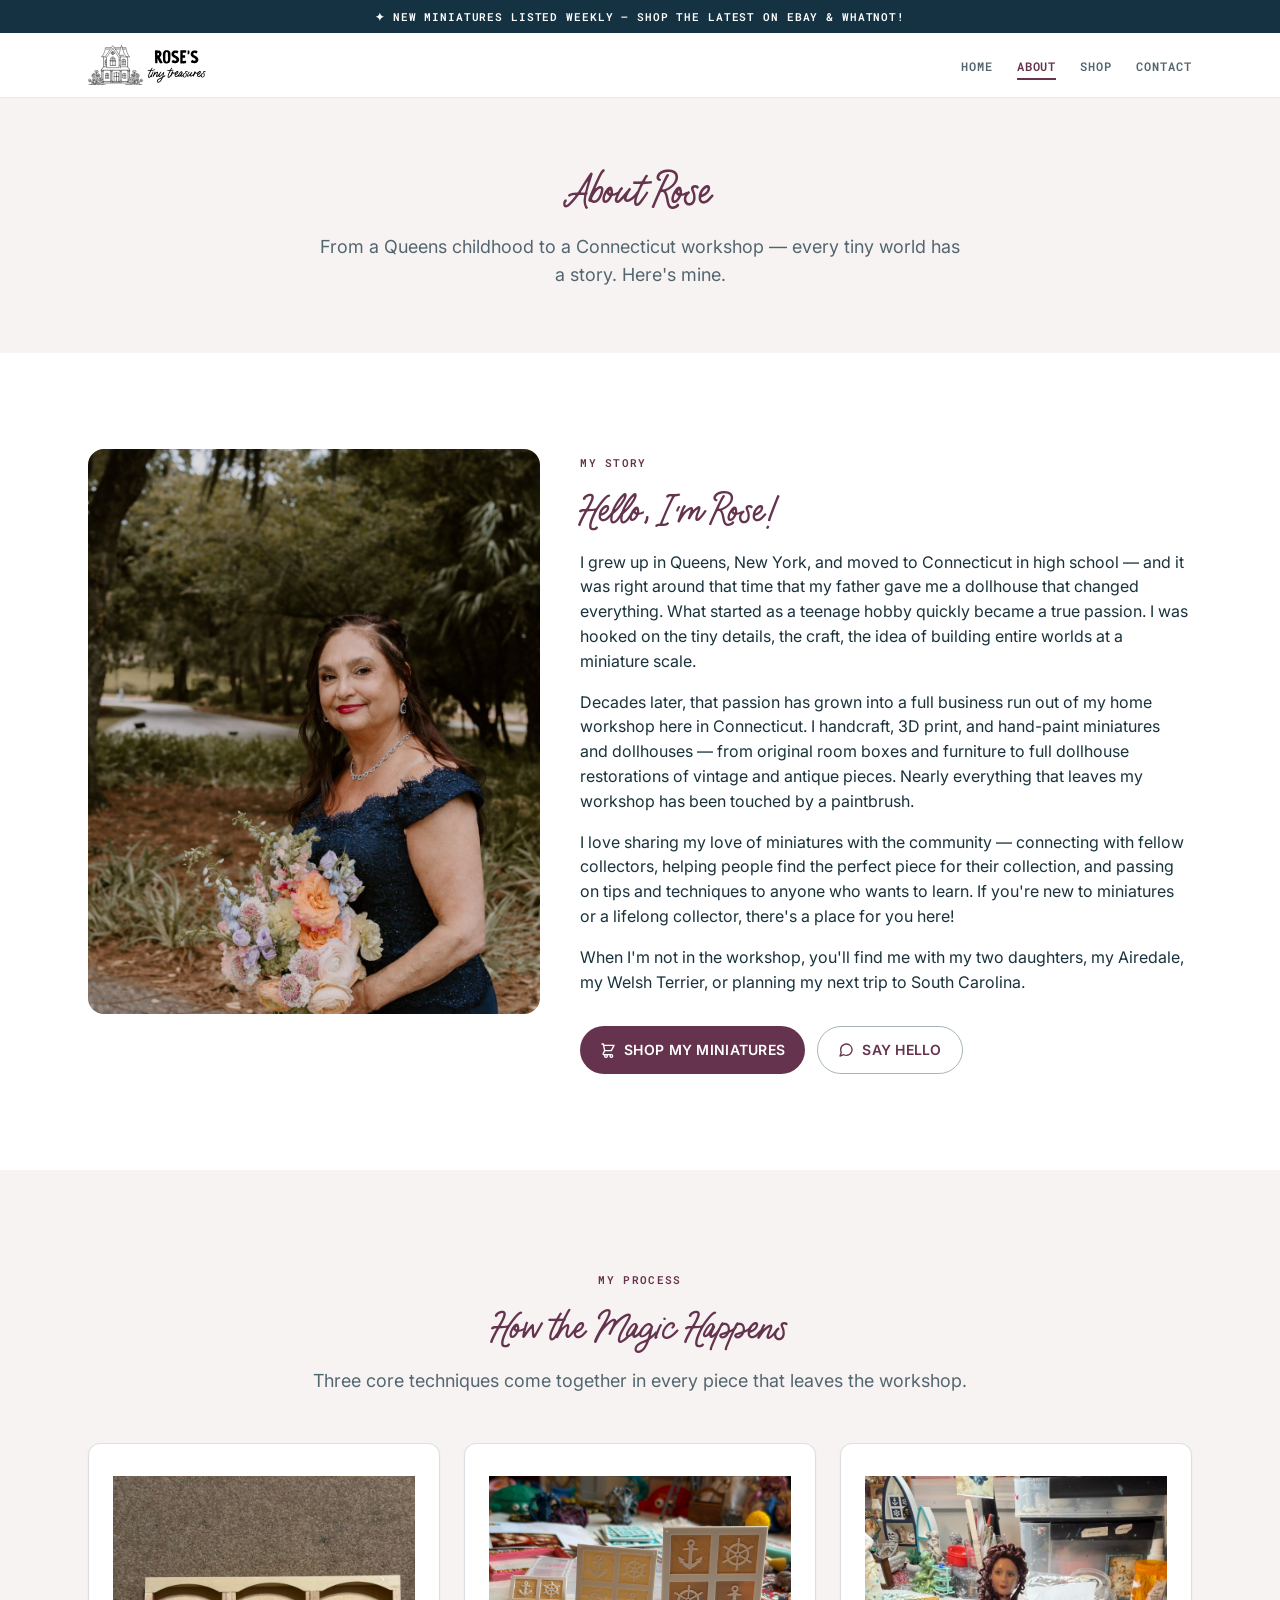
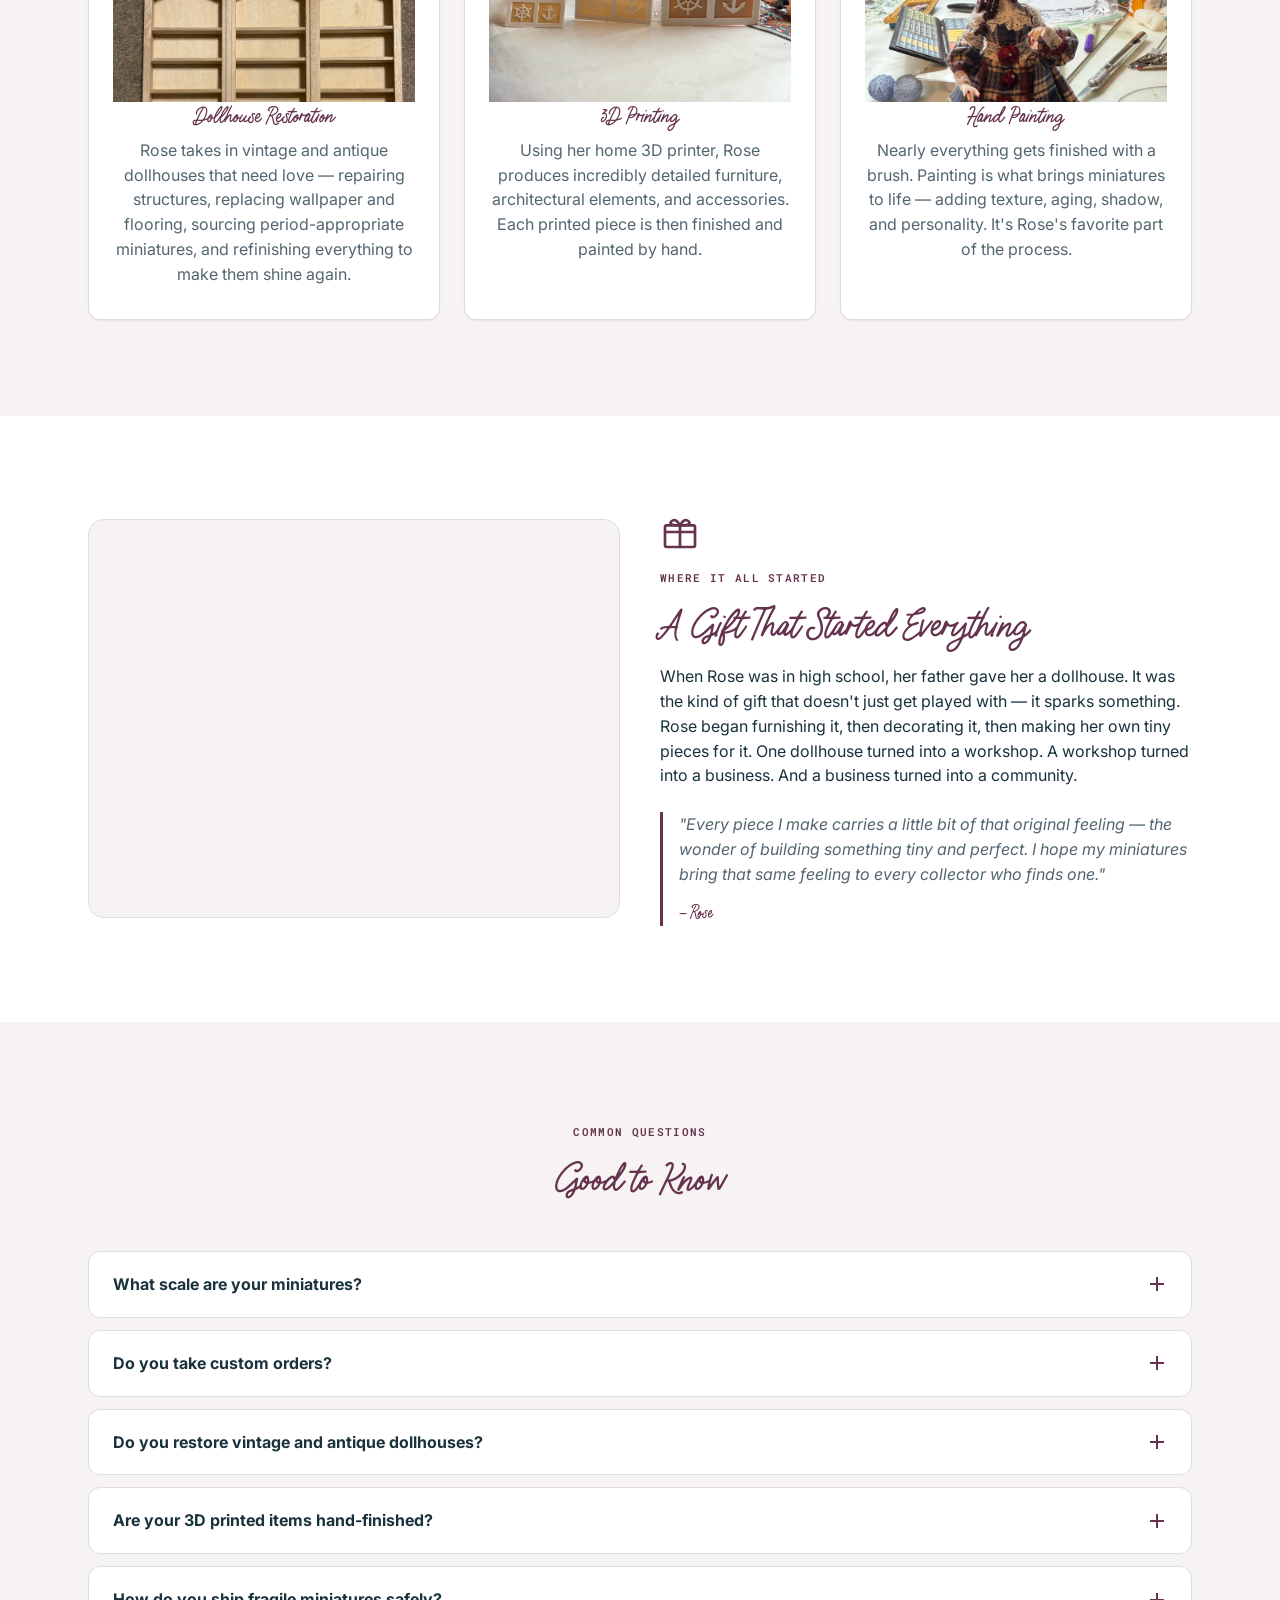
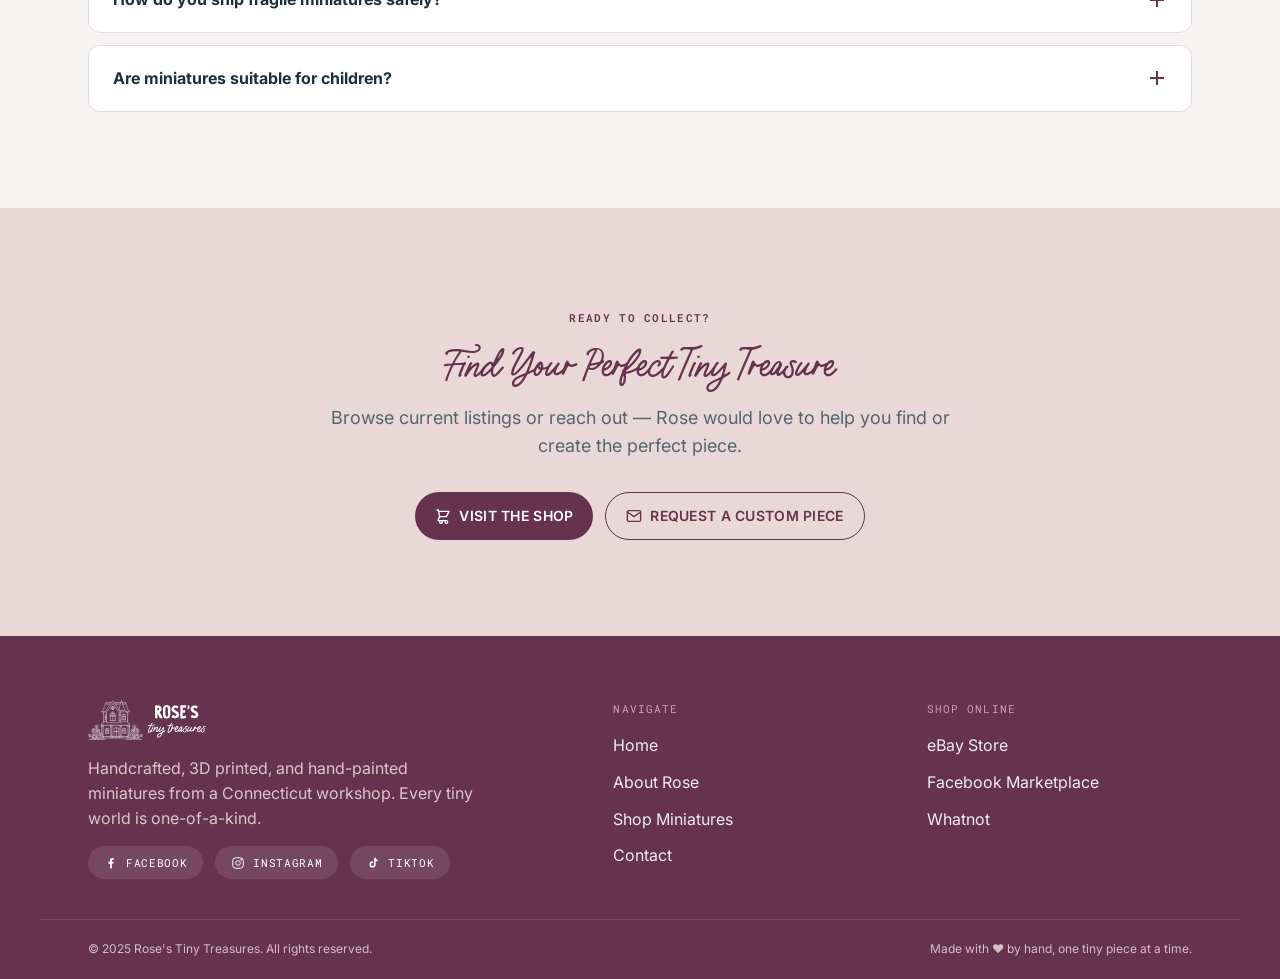
==== pages/about.html @ 3b596fc7 "Stack sidebar items vertically, unify homepage marketplace section, remove Shop hero - Shop sidebar " ====
<!doctype html>
<html lang="en">
<head>
<meta charset="UTF-8" />
<meta name="viewport" content="width=device-width, initial-scale=1.0" />
<title>About Rose | Rose's Tiny Treasures</title>
<meta name="description" content="Meet Rose — the maker behind Rose's Tiny Treasures. From a Queens childhood to a Connecticut workshop, every tiny world has a story." />

<link rel="icon" type="image/svg+xml" href="../assets/images/logo.svg" />

<link rel="preconnect" href="https://fonts.googleapis.com" />
<link rel="preconnect" href="https://fonts.gstatic.com" crossorigin />
<link href="https://fonts.googleapis.com/css2?family=Inter:wght@400;500;600;700&amp;family=Roboto+Mono:wght@500;600&amp;display=swap" rel="stylesheet" />

<link rel="stylesheet" href="../css/fonts.css" />
<link rel="stylesheet" href="../css/styles.css?v=2" />
</head>
<body>

<!-- ============ Announcement bar ============ -->
<div class="announcement">
  <div class="container announcement__inner">
    ✦ New miniatures listed weekly — shop the latest on eBay &amp; Whatnot!
  </div>
</div>

<!-- ============ Header ============ -->
<header class="site-header">
  <div class="container site-header__inner">
    <a href="../index.html" class="logo">
      <img class="logo__mark" src="../assets/images/logo-horizontal.svg" alt="Rose's Tiny Treasures" />
    </a>

    <nav class="nav" aria-label="Primary">
      <ul class="nav__links">
        <li><a href="../index.html">Home</a></li>
        <li><a href="about.html" aria-current="page">About</a></li>
        <li><a href="shop.html">Shop</a></li>
        <li><a href="contact.html">Contact</a></li>
      </ul>
    </nav>
    <button class="nav-toggle" aria-label="Open menu" aria-expanded="false" aria-controls="mobile-menu">
      <svg viewBox="0 0 24 24" fill="none" stroke="currentColor" stroke-width="2" stroke-linecap="round"><line x1="3" y1="6" x2="21" y2="6"/><line x1="3" y1="12" x2="21" y2="12"/><line x1="3" y1="18" x2="21" y2="18"/></svg>
    </button>

  </div>

  <nav id="mobile-menu" class="mobile-nav" aria-label="Mobile">
    <a href="../index.html">Home</a>
    <a href="about.html">About</a>
    <a href="shop.html">Shop</a>
    <a href="contact.html" class="button button--filled">Contact</a>
  </nav>

</header>

<main id="main">

  <!-- ============ Page hero ============ -->
  <section class="page-hero">
    <div class="container">
      <h1 class="section-title">About Rose</h1>
      <p class="section-subtitle">From a Queens childhood to a Connecticut workshop — every tiny world has a story. Here's mine.</p>
    </div>
  </section>

  <!-- ============ My Story ============ -->
  <section class="section">
    <div class="container story__inner story">
      <div class="story__portrait">
        <img src="../assets/images/rose-portrait.jpg" alt="Rose, the maker behind Rose's Tiny Treasures" />
      </div>
      <div>
        <p class="eyebrow">
          My Story
        </p>
        <h2 class="section-title">Hello, I'm Rose!</h2>
        <p>I grew up in Queens, New York, and moved to Connecticut in high school — and it was right around that time that my father gave me a dollhouse that changed everything. What started as a teenage hobby quickly became a true passion. I was hooked on the tiny details, the craft, the idea of building entire worlds at a miniature scale.</p>
        <p>Decades later, that passion has grown into a full business run out of my home workshop here in Connecticut. I handcraft, 3D print, and hand-paint miniatures and dollhouses — from original room boxes and furniture to full dollhouse restorations of vintage and antique pieces. Nearly everything that leaves my workshop has been touched by a paintbrush.</p>
        <p>I love sharing my love of miniatures with the community — connecting with fellow collectors, helping people find the perfect piece for their collection, and passing on tips and techniques to anyone who wants to learn. If you're new to miniatures or a lifelong collector, there's a place for you here!</p>
        <p>When I'm not in the workshop, you'll find me with my two daughters, my Airedale, my Welsh Terrier, or planning my next trip to South Carolina.</p>
        <div class="story__actions">
          <a href="shop.html" class="button button--filled">
            <svg viewBox="0 0 24 24" fill="none" stroke="currentColor" stroke-width="2" stroke-linecap="round" stroke-linejoin="round"><path d="M3 3h2l.4 2M7 13h10l4-8H5.4M7 13L5.4 5M7 13l-2.3 4.6A1 1 0 0 0 5.6 19H17M17 19a2 2 0 1 0 0 4 2 2 0 0 0 0-4zM9 19a2 2 0 1 0 0 4 2 2 0 0 0 0-4z"/></svg>
            Shop My Miniatures
          </a>
          <a href="contact.html" class="button button--outlined">
            <svg viewBox="0 0 24 24" fill="none" stroke="currentColor" stroke-width="2" stroke-linecap="round" stroke-linejoin="round"><path d="M21 11.5a8.38 8.38 0 0 1-.9 3.8 8.5 8.5 0 0 1-7.6 4.7 8.38 8.38 0 0 1-3.8-.9L3 21l1.9-5.7a8.38 8.38 0 0 1-.9-3.8 8.5 8.5 0 0 1 4.7-7.6 8.38 8.38 0 0 1 3.8-.9h.5a8.48 8.48 0 0 1 8 8v.5z"/></svg>
            Say Hello
          </a>
        </div>
      </div>
    </div>
  </section>

  <!-- ============ My Process ============ -->
  <section class="section section--alt">
    <div class="container">
      <div class="section__head">
        <p class="eyebrow">
          My Process
        </p>
        <h2 class="section-title">How the Magic Happens</h2>
        <p class="section-subtitle">Three core techniques come together in every piece that leaves the workshop.</p>
      </div>

      <div class="card-grid card-grid--3">
        <article class="card card--center">
          <div class="card__media">
            <img src="../assets/images/work-bookshelf-raw.jpg" alt="An unfinished wooden dollhouse bookshelf piece in Rose's workshop, before staining and assembly" />
          </div>
          <h3 class="card__title">Dollhouse Restoration</h3>
          <p class="card__text">Rose takes in vintage and antique dollhouses that need love — repairing structures, replacing wallpaper and flooring, sourcing period-appropriate miniatures, and refinishing everything to make them shine again.</p>
        </article>
        <article class="card card--center">
          <div class="card__media">
            <img src="../assets/images/work-nautical-tile-raw.jpg" alt="Freshly 3D printed nautical tile panels by Rose, before staining and painting" />
          </div>
          <h3 class="card__title">3D Printing</h3>
          <p class="card__text">Using her home 3D printer, Rose produces incredibly detailed furniture, architectural elements, and accessories. Each printed piece is then finished and painted by hand.</p>
        </article>
        <article class="card card--center">
          <div class="card__media">
            <img src="../assets/images/work-doll-in-progress.jpg" alt="A miniature doll mid-assembly on Rose's workbench, surrounded by painting and sculpting tools" />
          </div>
          <h3 class="card__title">Hand Painting</h3>
          <p class="card__text">Nearly everything gets finished with a brush. Painting is what brings miniatures to life — adding texture, aging, shadow, and personality. It's Rose's favorite part of the process.</p>
        </article>
      </div>
    </div>
  </section>

  <!-- ============ Where It All Started ============ -->
  <section class="section origin">
    <div class="container origin__inner">
      <div class="origin__image" aria-hidden="true"></div>
      <div>
        <svg class="origin__icon" viewBox="0 0 24 24" fill="none" stroke="currentColor" stroke-width="1.6" stroke-linecap="round" stroke-linejoin="round"><rect x="3" y="8" width="18" height="13" rx="1"/><path d="M3 12h18"/><path d="M12 8v13"/><path d="M12 8c-1.5-3-3.5-4-5-2.5S6 8 12 8Z"/><path d="M12 8c1.5-3 3.5-4 5-2.5S18 8 12 8Z"/></svg>
        <p class="eyebrow">Where It All Started</p>
        <h2 class="section-title">A Gift That Started Everything</h2>
        <p>When Rose was in high school, her father gave her a dollhouse. It was the kind of gift that doesn't just get played with — it sparks something. Rose began furnishing it, then decorating it, then making her own tiny pieces for it. One dollhouse turned into a workshop. A workshop turned into a business. And a business turned into a community.</p>
        <blockquote>
          "Every piece I make carries a little bit of that original feeling — the wonder of building something tiny and perfect. I hope my miniatures bring that same feeling to every collector who finds one."
          <cite>— Rose</cite>
        </blockquote>
      </div>
    </div>
  </section>

  <!-- ============ FAQ ============ -->
  <section class="section section--alt" id="faq">
    <div class="container">
      <div class="section__head">
        <p class="eyebrow">
          Common Questions
        </p>
        <h2 class="section-title">Good to Know</h2>
      </div>

      <div class="faq">
        <details class="faq__item">
          <summary>What scale are your miniatures?<span class="faq__toggle"></span></summary>
          <p>Most pieces are 1:12 scale (1 inch = 1 foot), the most common dollhouse scale. Some items are made in 1:6 or 1:24 — the listing will always specify. Have a specific scale in mind? Just ask!</p>
        </details>
        <details class="faq__item">
          <summary>Do you take custom orders?<span class="faq__toggle"></span></summary>
          <p>Absolutely! Custom work is a big part of what Rose does. Whether you have a vision for a room box, need a specific piece of furniture, or want a dollhouse restored — reach out through the contact page.</p>
        </details>
        <details class="faq__item">
          <summary>Do you restore vintage and antique dollhouses?<span class="faq__toggle"></span></summary>
          <p>Yes — dollhouse restoration is one of Rose's specialties. If you have a dollhouse that needs repair, refinishing, new wallpaper, flooring, or furnishing, get in touch and describe its current condition.</p>
        </details>
        <details class="faq__item">
          <summary>Are your 3D printed items hand-finished?<span class="faq__toggle"></span></summary>
          <p>Every single one. Rose prints the base forms, then sands, primes, hand-paints, and details each piece herself. The hand-painting is what makes them special.</p>
        </details>
        <details class="faq__item">
          <summary>How do you ship fragile miniatures safely?<span class="faq__toggle"></span></summary>
          <p>Rose takes packaging very seriously. Every piece is carefully wrapped, cushioned, and boxed — fragile items get double-boxed when needed.</p>
        </details>
        <details class="faq__item">
          <summary>Are miniatures suitable for children?<span class="faq__toggle"></span></summary>
          <p>Rose's miniatures are created for adult collectors and display. Many pieces are delicate and contain very small parts. They are best enjoyed as decorative collectibles, not toys.</p>
        </details>
      </div>
    </div>
  </section>

  <!-- ============ CTA band ============ -->
  <section class="section cta-band">
    <div class="container">
      <p class="eyebrow">Ready to Collect?</p>
      <h2 class="section-title">Find Your Perfect Tiny Treasure</h2>
      <p class="section-subtitle">Browse current listings or reach out — Rose would love to help you find or create the perfect piece.</p>
      <div class="cta-band__actions">
        <a href="shop.html" class="button button--filled">
          <svg viewBox="0 0 24 24" fill="none" stroke="currentColor" stroke-width="2" stroke-linecap="round" stroke-linejoin="round"><path d="M3 3h2l.4 2M7 13h10l4-8H5.4M7 13L5.4 5M7 13l-2.3 4.6A1 1 0 0 0 5.6 19H17M17 19a2 2 0 1 0 0 4 2 2 0 0 0 0-4zM9 19a2 2 0 1 0 0 4 2 2 0 0 0 0-4z"/></svg>
          Visit the Shop
        </a>
        <a href="contact.html" class="button button--outlined">
          <svg viewBox="0 0 24 24" fill="none" stroke="currentColor" stroke-width="2" stroke-linecap="round" stroke-linejoin="round"><path d="M22 6l-10 7L2 6"/><rect x="2" y="4" width="20" height="16" rx="2"/></svg>
          Request a Custom Piece
        </a>
      </div>
    </div>
  </section>

</main>

<!-- ============ Footer ============ -->
<footer class="site-footer" id="contact">
  <div class="container footer__grid">
    <div>
      <a href="../index.html" class="logo">
        <img class="logo__mark" src="../assets/images/logo-horizontal.svg" alt="Rose's Tiny Treasures" />
      </a>
      <p class="footer__desc">Handcrafted, 3D printed, and hand-painted miniatures from a Connecticut workshop. Every tiny world is one-of-a-kind.</p>
      <div class="footer__social">
        <a class="social-link" href="https://www.facebook.com/rosestinytreasures" target="_blank" rel="noopener">
          <svg viewBox="0 0 24 24" fill="currentColor"><path d="M13.5 21v-8h2.7l.4-3.1h-3.1V8c0-.9.25-1.5 1.55-1.5H16.7V3.7C16.4 3.65 15.4 3.55 14.25 3.55c-2.3 0-3.85 1.4-3.85 4V10H7.7v3.1h2.7v8h3.1z"/></svg>
          Facebook
        </a>
        <a class="social-link" href="https://www.instagram.com/rosestinytreasures2024/" target="_blank" rel="noopener">
          <svg viewBox="0 0 24 24" fill="none" stroke="currentColor" stroke-width="1.6"><rect x="3" y="3" width="18" height="18" rx="5"/><circle cx="12" cy="12" r="4"/><circle cx="17.5" cy="6.5" r="1"/></svg>
          Instagram
        </a>
        <a class="social-link" href="https://www.tiktok.com/@iluvu24ever" target="_blank" rel="noopener">
          <svg viewBox="0 0 24 24" fill="currentColor"><path d="M16.5 3c.3 1.9 1.6 3.3 3.5 3.5v2.7c-1.3 0-2.5-.4-3.5-1.1v6.4a5.3 5.3 0 1 1-5.3-5.3c.3 0 .6 0 .9.1v2.8a2.5 2.5 0 1 0 1.8 2.4V3h2.6z"/></svg>
          TikTok
        </a>
      </div>
    </div>

    <div class="footer__col">
      <p class="footer__col-title">Navigate</p>
      <ul>
        <li><a href="../index.html">Home</a></li>
        <li><a href="about.html">About Rose</a></li>
        <li><a href="shop.html">Shop Miniatures</a></li>
        <li><a href="contact.html">Contact</a></li>
      </ul>
    </div>

    <div class="footer__col">
      <p class="footer__col-title">Shop Online</p>
      <ul>
        <li><a href="https://www.ebay.com/usr/rose11597" target="_blank" rel="noopener">eBay Store</a></li>
        <li><a href="https://www.facebook.com/marketplace/profile/100093416240074/" target="_blank" rel="noopener">Facebook Marketplace</a></li>
        <li><a href="https://www.whatnot.com/s/6jd6Psl3" target="_blank" rel="noopener">Whatnot</a></li>
      </ul>
    </div>
  </div>

  <div class="container footer__bottom">
    <span>© 2025 Rose's Tiny Treasures. All rights reserved.</span>
    <span>Made with ♥ by hand, one tiny piece at a time.</span>
  </div>
</footer>

<script src="../js/main.js?v=2"></script>
</body>
</html>
---- css/fonts.css ----
/* Custom brand fonts (Supa Mega Fantastic Duo).
   Two files each (woff2 + woff) so older browsers still work. */

@font-face {
  font-family: "Supa Mega Fantastic Caps";
  src: url("../assets/fonts/supamegafantasticcaps-webfont.woff2") format("woff2"),
       url("../assets/fonts/supamegafantasticcaps-webfont.woff") format("woff");
  font-weight: 400;
  font-style: normal;
  font-display: swap;
}

@font-face {
  font-family: "Supa Mega Fantastic Script";
  src: url("../assets/fonts/supamegafantasticscript-webfont.woff2") format("woff2"),
       url("../assets/fonts/supamegafantasticscript-webfont.woff") format("woff");
  font-weight: 400;
  font-style: normal;
  font-display: swap;
}

@font-face {
  font-family: "Supa Mega Fantastic Script Thinner";
  src: url("../assets/fonts/supamegafantasticscriptthinner-webfont.woff2") format("woff2"),
       url("../assets/fonts/supamegafantasticscriptthinner-webfont.woff") format("woff");
  font-weight: 300;
  font-style: normal;
  font-display: swap;
}
---- css/styles.css ----
/* =========================================================
   ROSE'S TINY TREASURES — main stylesheet
   Built from the Design System Foundation doc:
   Material Design 3 structure + custom brand tokens.
   ========================================================= */

/* ---------- 1. Design tokens ---------- */
:root {
  /* Brand */
  --brand-deep-space: #153243;
  --brand-blackberry: #65334D;
  --brand-blush: #EAD7D7;
  --brand-jet: #19323C;
  --brand-white: #FFFFFF;

  /* Semantic */
  --color-primary: var(--brand-deep-space);
  --color-on-primary: #FFFFFF;
  --color-secondary: var(--brand-blackberry);
  --color-on-secondary: #FFFFFF;
  --color-accent: var(--brand-blush);
  --color-on-accent: var(--brand-jet);
  --color-background: #FFFFFF;
  --color-surface: #FFFFFF;
  --color-surface-alt: #F8F3F3;
  --color-surface-brand: #EAD7D7;
  --color-text-primary: #19323C;
  --color-text-secondary: #53666F;
  --color-text-muted: #718087;
  --color-text-inverse: #FFFFFF;
  --color-border: #D9DFE2;
  --color-border-strong: #AAB5BA;
  --color-divider: #E7EAEC;
  --color-success: #397A5B;
  --color-success-container: #DCEEE4;
  --color-warning: #A46718;
  --color-warning-container: #FAE9CF;
  --color-error: #B3261E;
  --color-error-container: #F9DEDC;
  --color-info: #366A87;
  --color-info-container: #DCEAF2;

  /* Neutral scale */
  --neutral-50:  #F7F9FA;
  --neutral-100: #EDF1F2;
  --neutral-200: #D9E0E3;
  --neutral-300: #BCC8CD;
  --neutral-400: #91A3AB;
  --neutral-500: #71858E;
  --neutral-600: #526A74;
  --neutral-700: #3C555F;
  --neutral-800: #29434D;
  --neutral-900: #19323C;

  /* State layers */
  --state-hover: 0.08;
  --state-focus: 0.12;
  --state-pressed: 0.12;
  --state-dragged: 0.16;
  --state-disabled: 0.38;

  /* Spacing (4px grid) */
  --space-0: 0;
  --space-1: 4px;
  --space-2: 8px;
  --space-3: 12px;
  --space-4: 16px;
  --space-5: 20px;
  --space-6: 24px;
  --space-8: 32px;
  --space-10: 40px;
  --space-12: 48px;
  --space-16: 64px;
  --space-20: 80px;
  --space-24: 96px;
  --space-32: 128px;

  /* Shape and radius */
  --radius-none: 0;
  --radius-xs: 4px;
  --radius-sm: 8px;
  --radius-md: 12px;
  --radius-lg: 16px;
  --radius-xl: 24px;
  --radius-full: 9999px;

  /* Elevation */
  --shadow-none: none;
  --shadow-sm: 0 1px 2px rgba(25, 50, 60, 0.08);
  --shadow-md: 0 4px 12px rgba(25, 50, 60, 0.10);
  --shadow-lg: 0 10px 30px rgba(25, 50, 60, 0.14);
  --shadow-xl: 0 20px 50px rgba(25, 50, 60, 0.16);

  /* Typography */
  --font-display: "Supa Mega Fantastic Caps", sans-serif;
  --font-heading: "Supa Mega Fantastic Script Thinner", "Supa Mega Fantastic Script", cursive, serif;
  --font-script: "Supa Mega Fantastic Script", cursive, serif;
  --font-body: "Inter", Arial, sans-serif;
  --font-meta: "Roboto Mono", monospace;

  --text-xs: 0.6875rem;
  --text-sm: 0.75rem;
  --text-md: 0.875rem;
  --text-base: 1rem;
  --text-lg: 1.125rem;
  --heading-sm: 1.5rem;
  --heading-md: 1.875rem;
  --heading-lg: 2.25rem;
  --heading-xl: 2.75rem;
  --display-md: 3rem;
  --display-lg: 4rem;

  --leading-tight: 1.05;
  --leading-heading: 1.15;
  --leading-body: 1.55;
  --leading-loose: 1.7;

  /* Layout */
  --container-sm: 640px;
  --container-md: 768px;
  --container-lg: 1024px;
  --container-xl: 1200px;
  --container-2xl: 1440px;
  --page-gutter-mobile: 20px;
  --page-gutter-tablet: 32px;
  --page-gutter-desktop: 48px;
}

/* ---------- 2. Reset ---------- */
*, *::before, *::after { box-sizing: border-box; }
html { scroll-behavior: smooth; }
body {
  margin: 0;
  font-family: var(--font-body);
  font-size: var(--text-base);
  line-height: var(--leading-body);
  color: var(--color-text-primary);
  background: var(--color-background);
  -webkit-font-smoothing: antialiased;
}
img, svg { display: block; max-width: 100%; }
a { color: inherit; text-decoration: none; }
ul { list-style: none; margin: 0; padding: 0; }
button { font: inherit; cursor: pointer; }
h1, h2, h3, h4, p { margin: 0; }

/* Visible keyboard focus, accessible everywhere */
a:focus-visible,
button:focus-visible,
input:focus-visible {
  outline: 2px solid var(--color-primary);
  outline-offset: 2px;
}

/* ---------- 3. Layout helpers ---------- */
.container {
  width: 100%;
  max-width: var(--container-xl);
  margin-inline: auto;
  padding-inline: var(--page-gutter-mobile);
}
@media (min-width: 768px) {
  .container { padding-inline: var(--page-gutter-tablet); }
}
@media (min-width: 1024px) {
  .container { padding-inline: var(--page-gutter-desktop); }
}

.section { padding-block: var(--space-24); }
@media (max-width: 767px) {
  .section { padding-block: var(--space-16); }
}
.section--alt { background: var(--color-surface-alt); }

.section__head {
  max-width: var(--container-md);
  margin-inline: auto;
  text-align: center;
  margin-bottom: var(--space-12);
}
.section__head--left {
  margin-inline: 0;
  text-align: left;
}

.eyebrow {
  display: inline-flex;
  align-items: center;
  gap: var(--space-2);
  font-family: var(--font-meta);
  font-size: var(--text-xs);
  font-weight: 600;
  letter-spacing: 0.12em;
  text-transform: uppercase;
  color: var(--color-secondary);
  margin-bottom: var(--space-3);
}
.eyebrow svg { width: 14px; height: 14px; }

.section-title {
  font-family: var(--font-heading);
  font-weight: 400;
  color: var(--color-secondary);
  line-height: var(--leading-heading);
  font-size: var(--heading-lg);
  margin-bottom: var(--space-4);
}
@media (min-width: 768px) {
  .section-title { font-size: var(--heading-xl); }
}

.section-subtitle {
  color: var(--color-text-secondary);
  font-size: var(--text-lg);
  line-height: var(--leading-body);
}

/* ---------- 4. Buttons ---------- */
.button {
  min-height: 44px;
  display: inline-flex;
  align-items: center;
  justify-content: center;
  gap: var(--space-2);
  padding: var(--space-3) var(--space-5);
  border-radius: var(--radius-full);
  border: none;
  font-family: var(--font-body);
  font-size: var(--text-md);
  font-weight: 600;
  letter-spacing: 0.02em;
  text-transform: uppercase;
  transition: background-color 150ms ease, color 150ms ease, border-color 150ms ease, transform 150ms ease;
  white-space: nowrap;
}
.button svg { width: 16px; height: 16px; flex-shrink: 0; }
.button:active { transform: translateY(1px); }

.button--filled {
  color: var(--color-on-secondary);
  background: var(--color-secondary);
}
.button--primary {
  color: var(--color-on-primary);
  background: var(--color-primary);
}
.button--tonal {
  color: var(--color-secondary);
  background: var(--color-surface-brand);
}

/* Material-style state overlay (doc section 4) instead of hand-picked
   hover colors: a Jet Black-tinted layer at --state-hover opacity. */
.button--filled:hover,
.button--primary:hover,
.button--tonal:hover {
  box-shadow: inset 0 0 0 999px rgba(25, 50, 60, var(--state-hover));
}

.button--outlined {
  color: var(--color-secondary);
  background: transparent;
  border: 1px solid var(--color-border-strong);
}
.button--outlined:hover { background: var(--color-surface-alt); }

.button--text {
  color: var(--color-secondary);
  background: transparent;
  padding-inline: var(--space-2);
}
.button--text:hover { background: var(--color-surface-alt); }

/* ---------- 5. Announcement bar ---------- */
.announcement {
  background: var(--color-primary);
  color: var(--color-on-primary);
}
.announcement__inner {
  padding-block: var(--space-2);
  text-align: center;
  font-family: var(--font-meta);
  font-size: var(--text-xs);
  font-weight: 600;
  letter-spacing: 0.08em;
  text-transform: uppercase;
}

/* ---------- 6. Header ---------- */
.site-header {
  position: sticky;
  top: 0;
  z-index: 50;
  background: rgba(255, 255, 255, 0.92);
  backdrop-filter: blur(6px);
  border-bottom: 1px solid var(--color-divider);
}
.site-header__inner {
  display: flex;
  align-items: center;
  justify-content: space-between;
  flex-wrap: wrap;
  row-gap: var(--space-3);
  gap: var(--space-4);
  padding-block: var(--space-3);
}

.logo {
  display: flex;
  align-items: center;
  gap: var(--space-3);
}
.logo__mark {
  height: 40px;
  max-height: 40px;
  width: auto;
  display: block;
}

.nav {
  display: none;
  align-items: center;
  gap: var(--space-8);
}
.nav__links {
  display: flex;
  gap: var(--space-6);
}
.nav__links a {
  font-family: var(--font-meta);
  font-size: var(--text-sm);
  font-weight: 600;
  letter-spacing: 0.08em;
  text-transform: uppercase;
  color: var(--color-text-secondary);
  padding-block: var(--space-1);
  border-bottom: 2px solid transparent;
  transition: color 150ms ease, border-color 150ms ease;
}
.nav__links a:hover,
.nav__links a[aria-current="page"] {
  color: var(--color-secondary);
  border-color: var(--color-secondary);
}

.nav-toggle {
  display: inline-flex;
  align-items: center;
  justify-content: center;
  width: 44px;
  height: 44px;
  flex-shrink: 0;
  background: none;
  border: 1px solid var(--color-border);
  border-radius: var(--radius-sm);
}
.nav-toggle svg { width: 22px; height: 22px; color: var(--color-secondary); }

.mobile-nav {
  display: none;
  flex-direction: column;
  gap: var(--space-1);
  padding: var(--space-4) var(--page-gutter-mobile) var(--space-6);
  border-bottom: 1px solid var(--color-divider);
  background: var(--color-surface);
}
.mobile-nav.is-open { display: flex; }
.mobile-nav a {
  padding: var(--space-3) var(--space-2);
  font-family: var(--font-meta);
  font-size: var(--text-sm);
  letter-spacing: 0.08em;
  text-transform: uppercase;
  color: var(--color-text-secondary);
  border-radius: var(--radius-sm);
}
.mobile-nav a:hover { background: var(--color-surface-alt); color: var(--color-secondary); }
.mobile-nav .button { margin-top: var(--space-2); align-self: flex-start; }

@media (min-width: 900px) {
  .nav { display: flex; }
  .nav-toggle { display: none; }
  .mobile-nav { display: none !important; }
}

/* ---------- 7. Hero ---------- */
.hero {
  padding-block: var(--space-20) var(--space-16);
  background: linear-gradient(180deg, var(--brand-white) 0%, var(--color-surface-alt) 100%);
}
.hero__inner {
  display: grid;
  gap: var(--space-12);
  align-items: center;
}
@media (min-width: 900px) {
  .hero__inner { grid-template-columns: 1.1fr 0.9fr; }
}

.hero__title {
  font-family: var(--font-heading);
  font-weight: 400;
  font-size: var(--display-md);
  line-height: var(--leading-tight);
  color: var(--color-secondary);
  margin-block: var(--space-4);
}
@media (min-width: 768px) {
  .hero__title { font-size: var(--display-lg); }
}

.hero__text {
  max-width: 46ch;
  color: var(--color-text-secondary);
  font-size: var(--text-lg);
}

.hero__actions {
  display: flex;
  flex-wrap: wrap;
  gap: var(--space-3);
  margin-top: var(--space-8);
}

.hero__art {
  display: flex;
  align-items: center;
  justify-content: center;
}
.hero__art-circle {
  width: min(340px, 80vw);
  height: min(340px, 80vw);
  border-radius: var(--radius-full);
  background:
    radial-gradient(circle at 32% 28%, rgba(255, 255, 255, 0.6) 0%, rgba(255, 255, 255, 0) 45%),
    var(--color-surface-brand);
  box-shadow: var(--shadow-lg);
  display: flex;
  align-items: center;
  justify-content: center;
  padding: var(--space-12);
}
.hero__art-circle svg { width: 100%; height: 100%; }

/* ---------- 8. Stats band ---------- */
.stats {
  background: var(--color-secondary);
  color: var(--color-on-secondary);
}
.stats__grid {
  display: grid;
  grid-template-columns: repeat(2, 1fr);
  gap: var(--space-8) var(--space-4);
  padding-block: var(--space-10);
  text-align: center;
}
@media (min-width: 700px) {
  .stats__grid { grid-template-columns: repeat(4, 1fr); }
}
.stat__value {
  font-family: var(--font-display);
  font-weight: 400;
  font-size: var(--heading-lg);
  line-height: 1;
  margin-bottom: var(--space-2);
}
.stat__label {
  font-family: var(--font-meta);
  font-size: var(--text-xs);
  letter-spacing: 0.06em;
  text-transform: uppercase;
  color: var(--brand-blush);
}

/* ---------- 9. Card grids (What I Create / Find My Shop On) ---------- */
.card-grid {
  display: grid;
  gap: var(--space-6);
}
@media (min-width: 700px) {
  .card-grid--3 { grid-template-columns: repeat(3, 1fr); }
  .card-grid--4 { grid-template-columns: repeat(2, 1fr); }
}
@media (min-width: 1000px) {
  .card-grid--4 { grid-template-columns: repeat(4, 1fr); }
}

.shop-layout {
  display: grid;
  gap: var(--space-8);
}
@media (min-width: 900px) {
  .shop-layout { grid-template-columns: 280px 1fr; align-items: start; }
}
.shop-sidebar {
  background: var(--color-surface);
  border: 1px solid var(--color-border);
  border-radius: var(--radius-lg);
  padding: var(--space-6);
}
@media (min-width: 900px) {
  .shop-sidebar { position: sticky; top: var(--space-6); }
}
.shop-sidebar--standalone {
  max-width: 480px;
  margin-inline: auto;
}
@media (min-width: 900px) {
  .shop-sidebar--standalone { position: static; }
}
.shop-sidebar__title {
  font-family: var(--font-heading);
  font-weight: 400;
  font-size: var(--heading-md);
  color: var(--color-text-primary);
  margin-bottom: var(--space-2);
}
.shop-sidebar__list { display: flex; flex-direction: column; }
.shop-sidebar__item {
  display: flex;
  flex-direction: column;
  align-items: center;
  text-align: center;
  gap: var(--space-2);
  border-bottom: 1px solid var(--color-divider);
  padding-block: var(--space-6);
}
.shop-sidebar__item:last-child { border-bottom: none; }
.shop-sidebar__icon {
  flex-shrink: 0;
  width: 40px;
  height: 40px;
  border-radius: var(--radius-full);
  background: var(--color-surface-alt);
  color: var(--color-secondary);
  display: flex;
  align-items: center;
  justify-content: center;
}
.shop-sidebar__icon svg { width: 20px; height: 20px; }
.shop-sidebar__label {
  font-family: var(--font-meta);
  font-size: var(--text-xs);
  font-weight: 600;
  letter-spacing: 0.08em;
  text-transform: uppercase;
  color: var(--color-text-primary);
  margin-bottom: var(--space-1);
}
.shop-sidebar__text { color: var(--color-text-secondary); font-size: var(--text-sm); }
.shop-sidebar__item:hover .shop-sidebar__label { color: var(--color-secondary); }

.card {
  background: var(--color-surface);
  border: 1px solid var(--color-border);
  border-radius: var(--radius-md);
  overflow: hidden;
  box-shadow: var(--shadow-sm);
  transition: box-shadow 150ms ease, transform 150ms ease;
}
.card:hover { box-shadow: var(--shadow-md); transform: translateY(-2px); }

.card__media {
  aspect-ratio: 4 / 3;
  background: var(--color-surface-alt);
  display: flex;
  align-items: center;
  justify-content: center;
  color: var(--color-border-strong);
}
.card__media svg { width: 40%; height: 40%; }
.card__media img { width: 100%; height: 100%; object-fit: cover; object-position: top; }
.card__media--center img { object-position: center; }

.card__body { padding: var(--space-6); }
.card__eyebrow {
  display: flex;
  align-items: center;
  gap: var(--space-2);
  font-family: var(--font-meta);
  font-size: var(--text-xs);
  font-weight: 600;
  letter-spacing: 0.1em;
  text-transform: uppercase;
  color: var(--color-secondary);
  margin-bottom: var(--space-2);
}
.card__eyebrow svg { width: 14px; height: 14px; }
.card__title {
  font-family: var(--font-heading);
  font-weight: 400;
  font-size: var(--heading-sm);
  line-height: var(--leading-heading);
  color: var(--color-text-primary);
  margin-bottom: var(--space-2);
}
.card__text { color: var(--color-text-secondary); }
.card__price {
  font-family: var(--font-meta);
  font-size: var(--text-md);
  font-weight: 600;
  color: var(--color-secondary);
  margin-bottom: var(--space-4);
}

/* Simple centered cards used for marketplace + testimonials */
.card--center { text-align: center; padding: var(--space-8) var(--space-6); }
.card--center .card__title { color: var(--color-secondary); }
.card--center .card__eyebrow { justify-content: center; }
.card--center .button { margin-top: var(--space-5); }
.card__icon {
  width: 56px;
  height: 56px;
  margin: 0 auto var(--space-4);
  border-radius: var(--radius-full);
  background: var(--color-surface-alt);
  display: flex;
  align-items: center;
  justify-content: center;
  color: var(--color-secondary);
}
.card__icon svg { width: 26px; height: 26px; }

/* ---------- 10. Testimonials ---------- */
.testimonial__stars {
  display: flex;
  justify-content: center;
  gap: var(--space-1);
  color: var(--color-warning);
  margin-bottom: var(--space-4);
}
.testimonial__stars svg { width: 16px; height: 16px; }
.testimonial__quote {
  font-style: italic;
  color: var(--color-text-secondary);
  margin-bottom: var(--space-6);
}
.testimonial__author {
  font-family: var(--font-meta);
  font-size: var(--text-xs);
  letter-spacing: 0.08em;
  text-transform: uppercase;
  color: var(--color-text-muted);
}

/* ---------- 11. Shop CTA ---------- */
.shop-cta { text-align: center; margin-top: var(--space-10); }

/* ---------- 12. About / Meet Rose ---------- */
.about__inner {
  display: grid;
  gap: var(--space-10);
  align-items: center;
}
@media (min-width: 900px) {
  .about__inner { grid-template-columns: 0.8fr 1.2fr; }
}
.about__portrait {
  width: min(280px, 60vw);
  aspect-ratio: 1;
  margin-inline: auto;
  border-radius: var(--radius-full);
  background: var(--color-surface-brand);
  display: flex;
  align-items: center;
  justify-content: center;
  color: var(--color-secondary);
}
.about__portrait svg { width: 45%; height: 45%; }

/* ---------- 13. Footer ---------- */
.site-footer {
  background: var(--color-secondary);
  color: var(--brand-blush);
}
.site-footer .logo__mark { filter: brightness(0) invert(1); }

.footer__grid {
  display: grid;
  gap: var(--space-10);
  padding-block: var(--space-16) var(--space-10);
}
@media (min-width: 800px) {
  .footer__grid { grid-template-columns: 1.8fr 1fr 1fr; gap: var(--space-12); }
}

.footer__desc { color: var(--brand-blush); opacity: 0.9; max-width: 40ch; margin-block: var(--space-4); }

.footer__social { display: flex; gap: var(--space-3); }
.social-link {
  display: inline-flex;
  align-items: center;
  gap: var(--space-2);
  padding: var(--space-2) var(--space-4);
  border-radius: var(--radius-full);
  background: rgba(255, 255, 255, 0.1);
  font-family: var(--font-meta);
  font-size: var(--text-xs);
  letter-spacing: 0.06em;
  text-transform: uppercase;
  color: var(--brand-white);
  transition: background-color 150ms ease;
}
.social-link:hover { background: rgba(255, 255, 255, 0.2); }
.social-link svg { width: 14px; height: 14px; }

.footer__col-title {
  font-family: var(--font-meta);
  font-size: var(--text-xs);
  letter-spacing: 0.1em;
  text-transform: uppercase;
  color: var(--brand-blush);
  opacity: 0.7;
  margin-bottom: var(--space-4);
}
.footer__col ul { display: flex; flex-direction: column; gap: var(--space-3); }
.footer__col a { color: var(--brand-white); opacity: 0.9; }
.footer__col a:hover { opacity: 1; text-decoration: underline; }

.footer__bottom {
  border-top: 1px solid rgba(255, 255, 255, 0.15);
  padding-block: var(--space-5);
  display: flex;
  flex-wrap: wrap;
  gap: var(--space-2);
  justify-content: space-between;
  font-size: var(--text-sm);
  color: var(--brand-blush);
  opacity: 0.85;
}

/* ---------- 14. Contact strip ---------- */
.contact-strip {
  background: var(--color-surface-brand);
  text-align: center;
}
.contact-strip a.button { margin-top: var(--space-6); }

/* ---------- 15. Page hero (interior pages) ---------- */
.page-hero {
  padding-block: var(--space-16);
  background: var(--color-surface-alt);
  text-align: center;
}
.page-hero .section-title { font-size: var(--display-md); }
.page-hero .section-subtitle { max-width: var(--container-sm); margin-inline: auto; }

/* ---------- 16. Story (About: portrait + bio) ---------- */
.story__inner {
  display: grid;
  gap: var(--space-10);
  align-items: start;
}
@media (min-width: 900px) {
  .story__inner { grid-template-columns: 0.85fr 1.15fr; }
}
.story__portrait {
  width: 100%;
  aspect-ratio: 4 / 5;
  border-radius: var(--radius-lg);
  background: var(--color-surface-brand);
  display: flex;
  align-items: center;
  justify-content: center;
  color: var(--color-secondary);
  overflow: hidden;
}
.story__portrait img { width: 100%; height: 100%; object-fit: cover; object-position: top; }
.story__portrait svg { width: 30%; height: 30%; }
.story p + p { margin-top: var(--space-4); }
.story__actions {
  display: flex;
  flex-wrap: wrap;
  gap: var(--space-3);
  margin-top: var(--space-8);
}

/* ---------- 17. Origin story (image + quote) ---------- */
.origin__inner {
  display: grid;
  gap: var(--space-10);
  align-items: center;
}
@media (min-width: 900px) {
  .origin__inner { grid-template-columns: 1fr 1fr; }
}
.origin__image {
  width: 100%;
  aspect-ratio: 4 / 3;
  border-radius: var(--radius-lg);
  background: var(--color-surface-alt);
  border: 1px solid var(--color-border);
}
.origin__image img { width: 100%; height: 100%; object-fit: cover; border-radius: inherit; }
.origin__icon {
  width: 40px;
  height: 40px;
  color: var(--color-secondary);
  margin-bottom: var(--space-3);
}
.origin blockquote {
  margin: var(--space-6) 0 0;
  padding-left: var(--space-4);
  border-left: 3px solid var(--color-secondary);
  font-style: italic;
  color: var(--color-text-secondary);
}
.origin cite {
  display: block;
  margin-top: var(--space-3);
  font-family: var(--font-script);
  font-style: normal;
  font-size: var(--text-lg);
  color: var(--color-secondary);
}

/* ---------- 18. FAQ accordion ---------- */
.faq { display: flex; flex-direction: column; gap: var(--space-3); }
.faq__item {
  background: var(--color-surface);
  border: 1px solid var(--color-border);
  border-radius: var(--radius-md);
  overflow: hidden;
}
.faq__item summary {
  display: flex;
  align-items: center;
  justify-content: space-between;
  gap: var(--space-4);
  padding: var(--space-5) var(--space-6);
  font-weight: 700;
  color: var(--color-text-primary);
  cursor: pointer;
  list-style: none;
}
.faq__item summary::-webkit-details-marker { display: none; }
.faq__toggle {
  position: relative;
  flex-shrink: 0;
  width: 20px;
  height: 20px;
  color: var(--color-secondary);
}
.faq__toggle::before,
.faq__toggle::after {
  content: "";
  position: absolute;
  top: 50%;
  left: 50%;
  background: currentColor;
  transform: translate(-50%, -50%);
}
.faq__toggle::before { width: 14px; height: 2px; }
.faq__toggle::after { width: 2px; height: 14px; transition: transform 150ms ease; }
.faq__item[open] .faq__toggle::after { transform: translate(-50%, -50%) scaleY(0); }
.faq__item p {
  padding: 0 var(--space-6) var(--space-5);
  color: var(--color-text-secondary);
}

/* ---------- 19. CTA band ---------- */
.cta-band {
  background: var(--color-surface-brand);
  color: var(--color-on-accent);
  text-align: center;
}
.cta-band .eyebrow { color: var(--color-secondary); justify-content: center; }
.cta-band .section-title { color: var(--color-secondary); }
.cta-band .section-subtitle { color: var(--color-text-secondary); max-width: var(--container-sm); margin-inline: auto; }
.cta-band__actions {
  display: flex;
  flex-wrap: wrap;
  justify-content: center;
  gap: var(--space-3);
  margin-top: var(--space-8);
}
.cta-band .button--outlined { border-color: var(--color-secondary); color: var(--color-secondary); }

/* ---------- 20. Form fields (doc section 12) ---------- */
.field {
  display: flex;
  flex-direction: column;
  gap: var(--space-2);
  margin-bottom: var(--space-5);
}
.field__label {
  font-family: var(--font-meta);
  font-size: var(--text-xs);
  font-weight: 600;
  letter-spacing: 0.1em;
  text-transform: uppercase;
  color: var(--color-text-muted);
}
.field__input {
  min-height: 48px;
  padding: var(--space-3) var(--space-4);
  font-family: var(--font-body);
  font-size: var(--text-base);
  color: var(--color-text-primary);
  background: var(--color-surface);
  border: 1px solid var(--color-border);
  border-radius: var(--radius-sm);
}
textarea.field__input { min-height: 120px; resize: vertical; }
.field__input:focus {
  outline: none;
  border-color: var(--color-primary);
  box-shadow: 0 0 0 3px rgba(21, 50, 67, 0.14);
}

/* ---------- 21. Contact page: Let's Connect + form ---------- */
.contact-grid {
  display: grid;
  gap: var(--space-12);
  align-items: start;
}
@media (min-width: 900px) {
  .contact-grid { grid-template-columns: 1fr 1fr; }
}

.contact-list {
  display: flex;
  flex-direction: column;
  gap: var(--space-6);
  margin-top: var(--space-8);
}
.contact-list__item {
  display: flex;
  gap: var(--space-4);
}
.contact-list__icon {
  flex-shrink: 0;
  width: 24px;
  height: 24px;
  color: var(--color-secondary);
}
.contact-list__label {
  font-family: var(--font-meta);
  font-size: var(--text-xs);
  font-weight: 600;
  letter-spacing: 0.1em;
  text-transform: uppercase;
  color: var(--color-text-muted);
  margin-bottom: var(--space-1);
}
.contact-list__text { color: var(--color-text-secondary); }

.message-card {
  background: var(--color-surface);
  border: 1px solid var(--color-border);
  border-radius: var(--radius-lg);
  padding: var(--space-8);
  box-shadow: var(--shadow-sm);
}
.message-card__title { margin-bottom: var(--space-2); }
.message-card__subtitle { color: var(--color-text-secondary); margin-bottom: var(--space-8); }

.contact-list--divided {
  margin-top: var(--space-10);
  border-top: 1px solid var(--color-divider);
  padding-top: var(--space-8);
}
.contact-list__text a { color: var(--color-secondary); text-decoration: underline; }

.social-row { display: flex; flex-wrap: wrap; gap: var(--space-3); margin-top: var(--space-4); }
.social-link--light { background: var(--color-surface-alt); color: var(--color-text-primary); }
.social-link--light:hover { background: var(--color-border); }

.button--block { width: 100%; justify-content: center; }
.button--sm {
  min-height: 36px;
  padding: var(--space-2) var(--space-4);
  font-size: var(--text-sm);
}

/* ---------- 22. Shop showcase (eBay) ---------- */
.shop-showcase {
  background: var(--color-surface);
  border: 1px solid var(--color-border);
  border-radius: var(--radius-lg);
  overflow: hidden;
}
.shop-showcase__body {
  padding: var(--space-10) var(--space-8);
  text-align: center;
}
.shop-showcase__icon {
  width: 56px;
  height: 56px;
  margin: 0 auto var(--space-5);
  border-radius: var(--radius-full);
  background: var(--color-surface-brand);
  color: var(--color-secondary);
  display: flex;
  align-items: center;
  justify-content: center;
}
.shop-showcase__icon svg { width: 28px; height: 28px; }
.shop-showcase__handle {
  font-family: var(--font-meta);
  font-size: var(--text-sm);
  font-weight: 600;
  letter-spacing: 0.08em;
  text-transform: uppercase;
  color: var(--color-secondary);
  margin-bottom: var(--space-3);
}
.shop-showcase__stats {
  display: grid;
  grid-template-columns: repeat(2, 1fr);
  gap: var(--space-6);
  max-width: 420px;
  margin: var(--space-8) auto;
}
@media (min-width: 500px) {
  .shop-showcase__stats { grid-template-columns: repeat(4, 1fr); max-width: none; }
}
.shop-showcase__stat-value {
  font-family: var(--font-body);
  font-weight: 700;
  font-size: var(--heading-sm);
  color: var(--color-secondary);
}
.shop-showcase__stat-label {
  font-family: var(--font-meta);
  font-size: var(--text-xs);
  letter-spacing: 0.06em;
  text-transform: uppercase;
  color: var(--color-text-muted);
}

/* ---------- 23. Work gallery ---------- */
.gallery {
  display: flex;
  gap: var(--space-4);
  overflow-x: auto;
  scroll-snap-type: x proximity;
  padding-bottom: var(--space-3);
  scrollbar-width: thin;
  scrollbar-color: var(--color-border) transparent;
}
.gallery__item {
  flex: 0 0 auto;
  width: 65vw;
  max-width: 220px;
  aspect-ratio: 4 / 5;
  border-radius: var(--radius-md);
  overflow: hidden;
  background: var(--color-surface-alt);
  box-shadow: var(--shadow-sm);
  scroll-snap-align: start;
}
@media (min-width: 700px) {
  .gallery__item { max-width: 260px; }
}
.gallery__item img {
  width: 100%;
  height: 100%;
  object-fit: cover;
  object-position: top;
  transition: transform 200ms ease;
}
.gallery__item:hover img { transform: scale(1.05); }
.gallery__cta { text-align: center; margin-top: var(--space-10); }
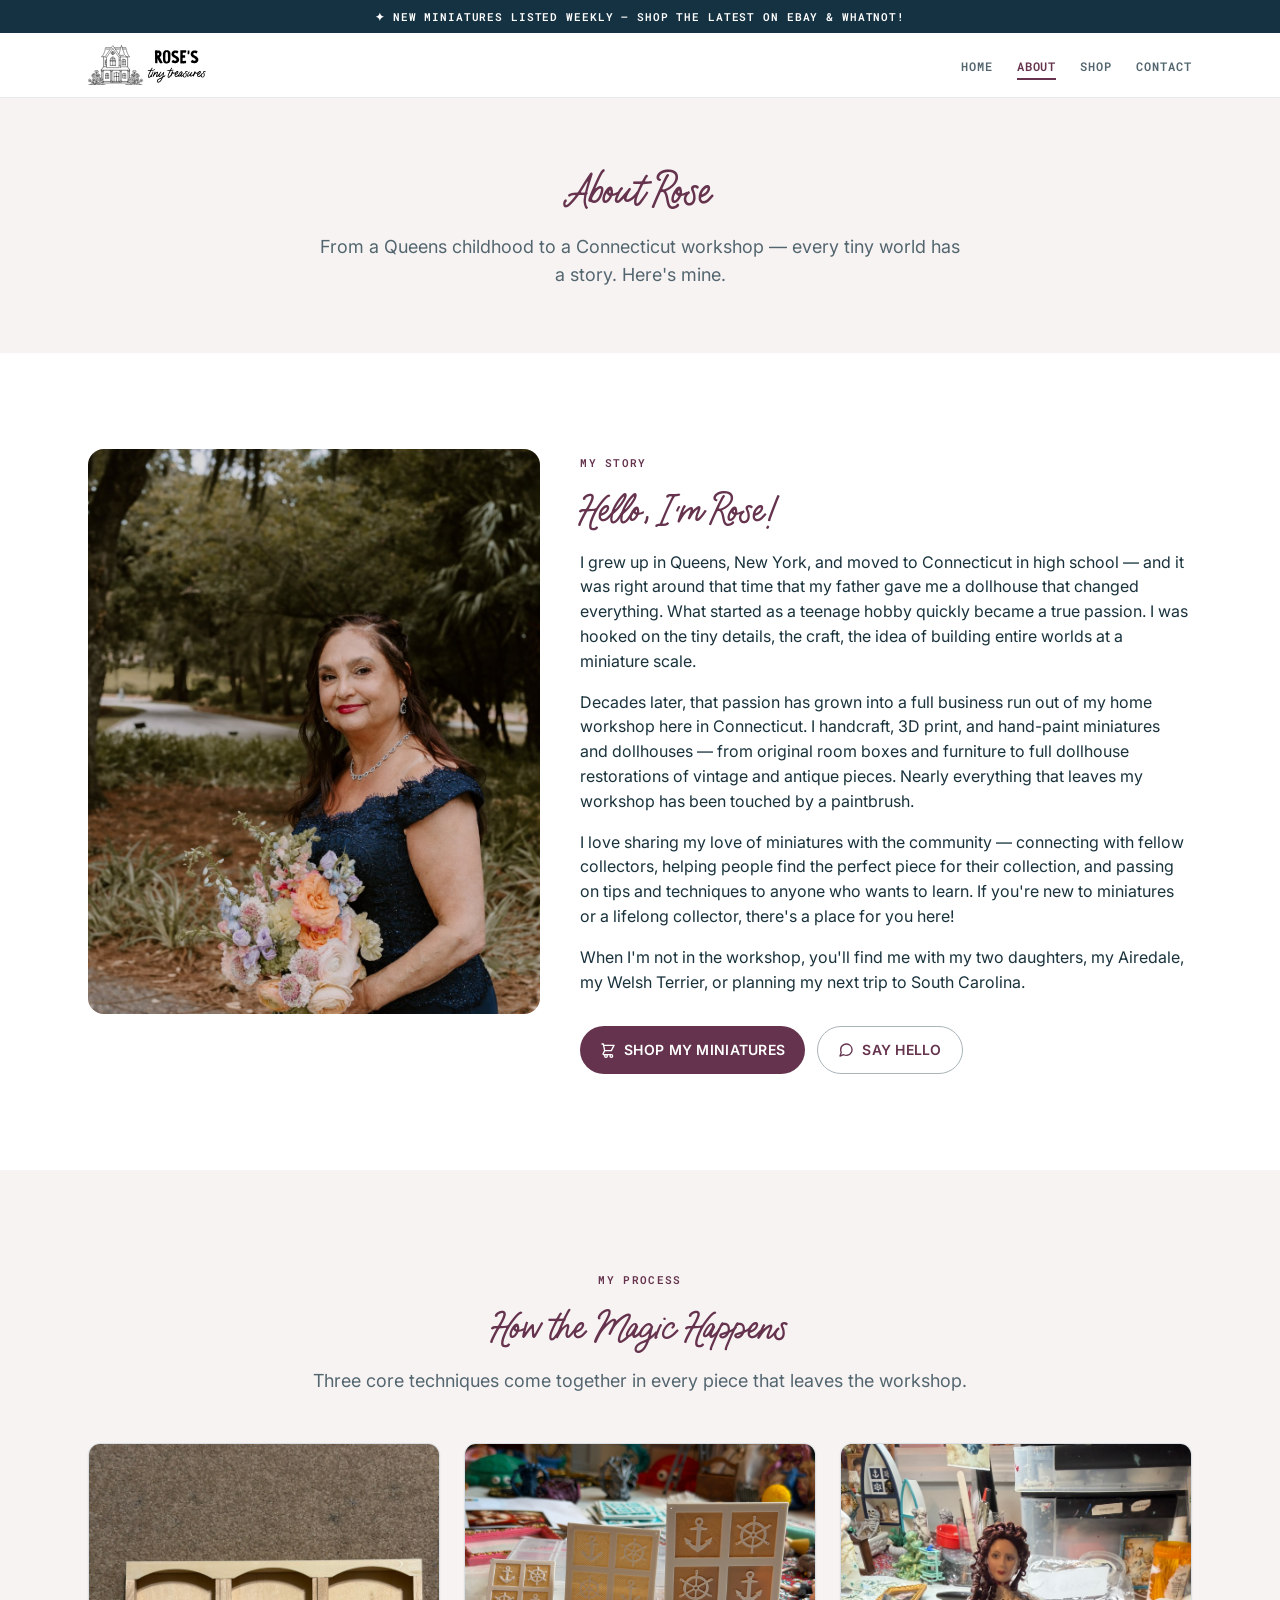
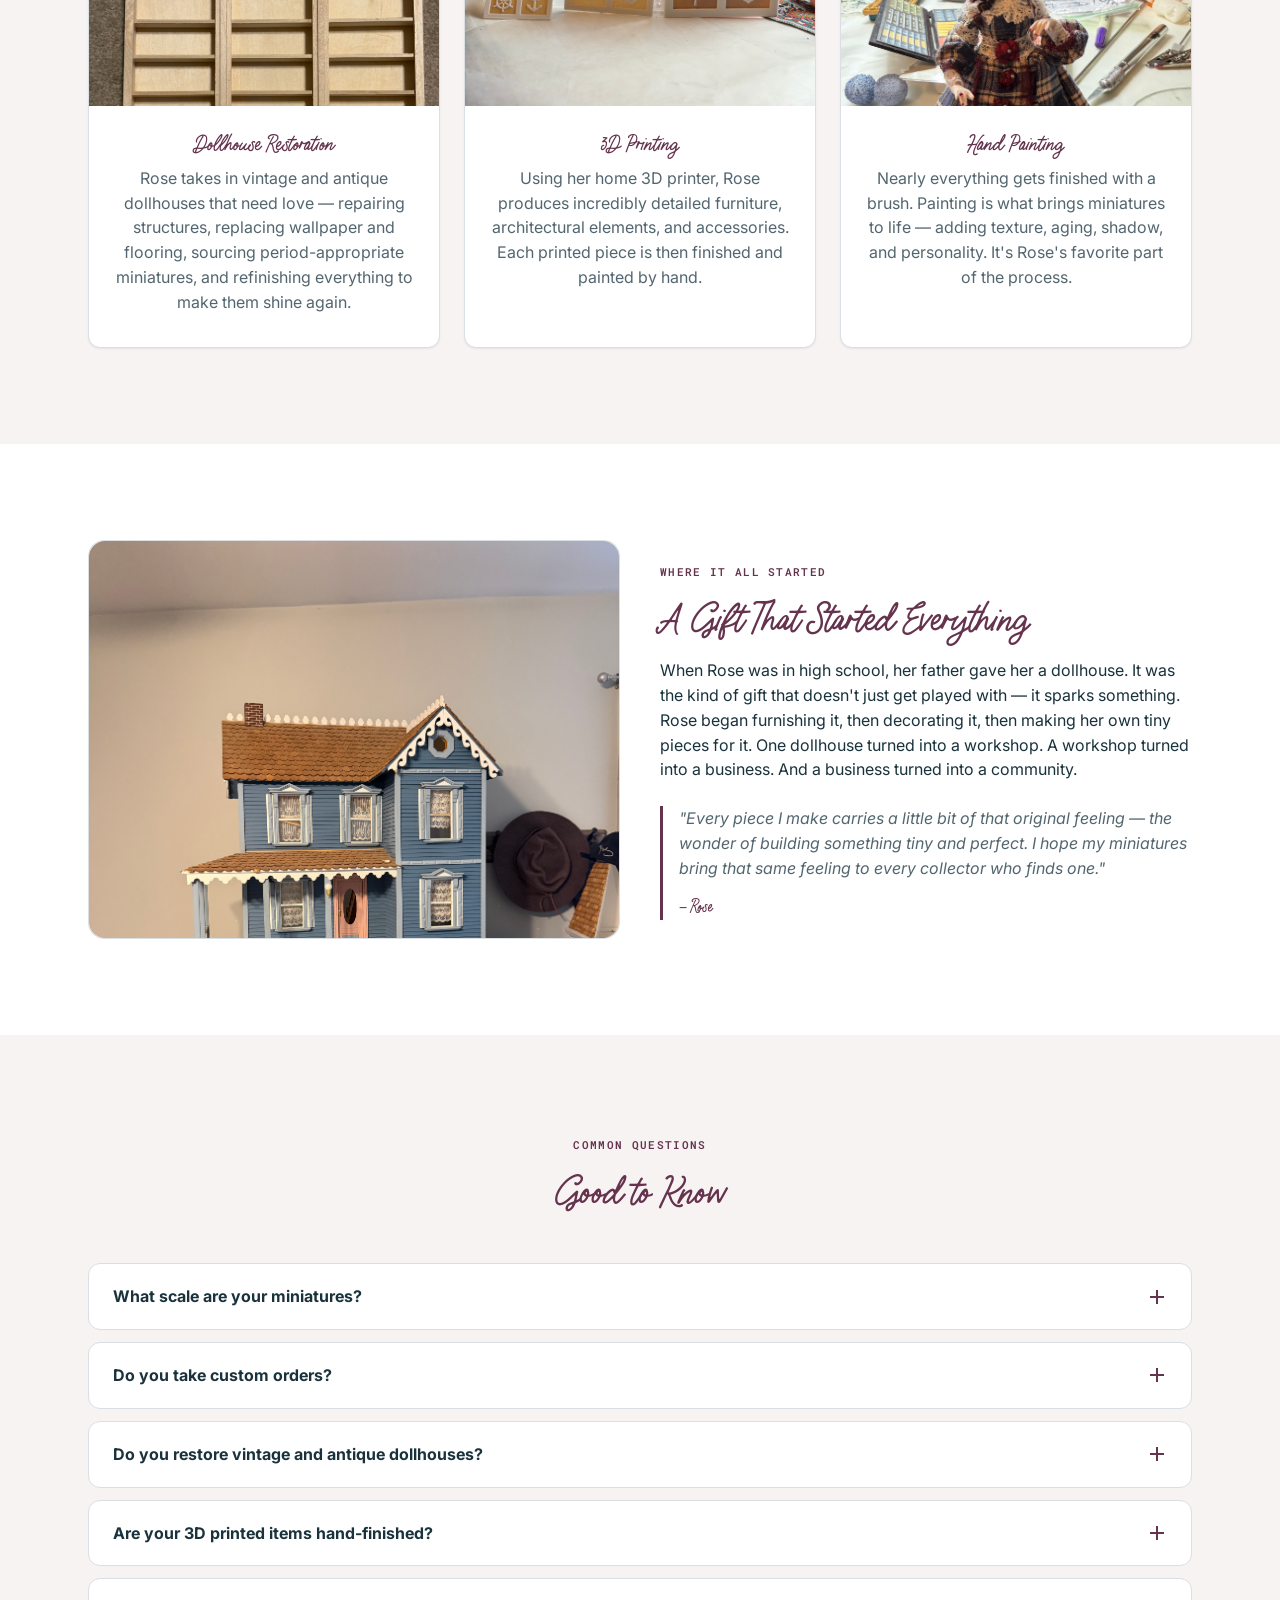
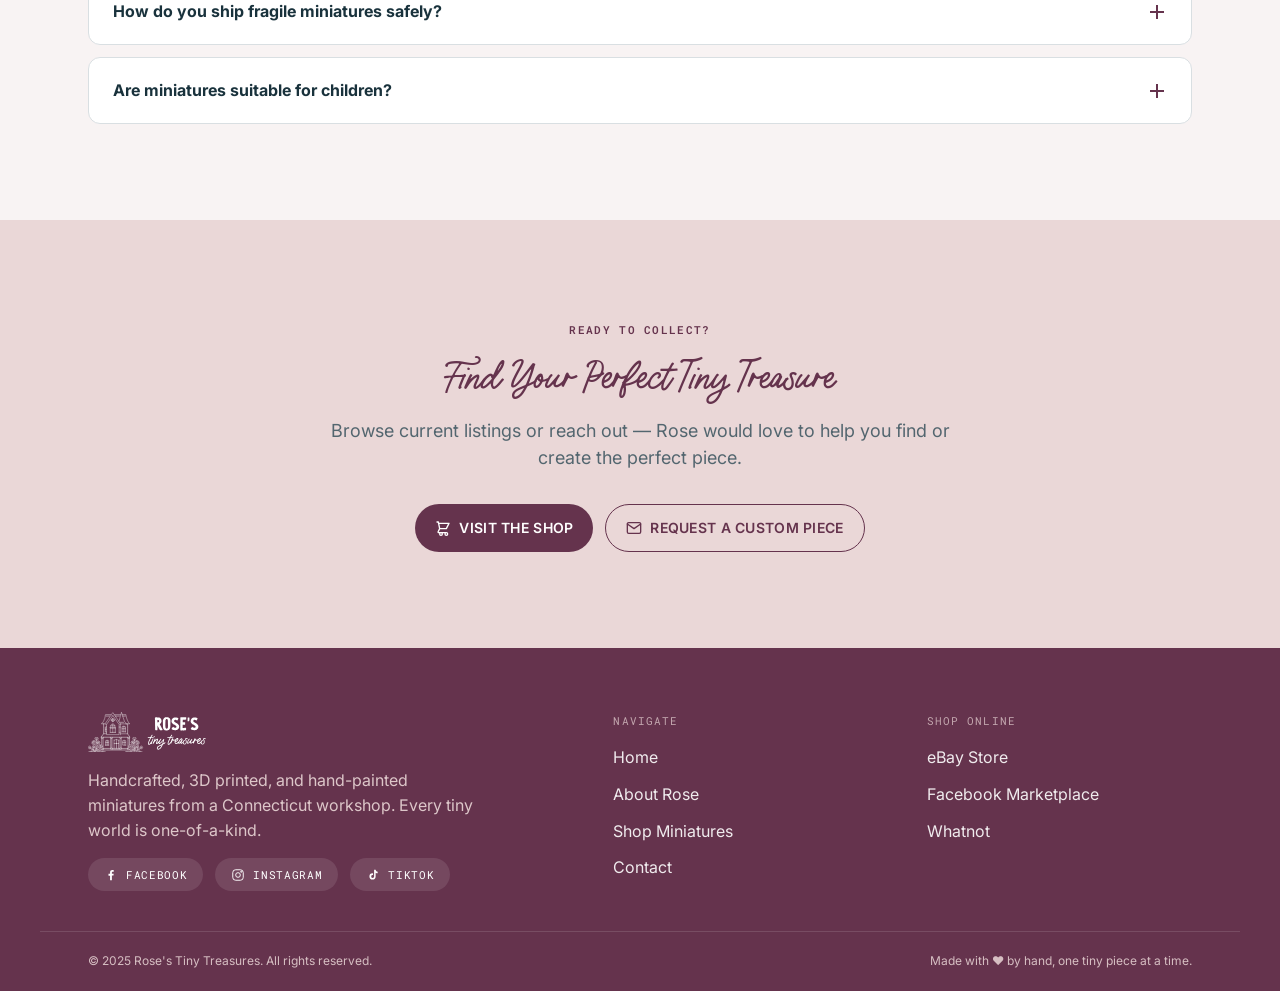
==== commit a506497c: "Add real photo of the original dollhouse to the About page origin story - Replaced the empty placeho" ====
--- a/pages/about.html
+++ b/pages/about.html
@@ -133,9 +133,10 @@
   <!-- ============ Where It All Started ============ -->
   <section class="section origin">
     <div class="container origin__inner">
-      <div class="origin__image" aria-hidden="true"></div>
+      <div class="origin__image">
+        <img src="../assets/images/origin-dollhouse.jpg" alt="The Victorian dollhouse Rose's father gave her, the one that started it all" />
+      </div>
       <div>
-        <svg class="origin__icon" viewBox="0 0 24 24" fill="none" stroke="currentColor" stroke-width="1.6" stroke-linecap="round" stroke-linejoin="round"><rect x="3" y="8" width="18" height="13" rx="1"/><path d="M3 12h18"/><path d="M12 8v13"/><path d="M12 8c-1.5-3-3.5-4-5-2.5S6 8 12 8Z"/><path d="M12 8c1.5-3 3.5-4 5-2.5S18 8 12 8Z"/></svg>
         <p class="eyebrow">Where It All Started</p>
         <h2 class="section-title">A Gift That Started Everything</h2>
         <p>When Rose was in high school, her father gave her a dollhouse. It was the kind of gift that doesn't just get played with — it sparks something. Rose began furnishing it, then decorating it, then making her own tiny pieces for it. One dollhouse turned into a workshop. A workshop turned into a business. And a business turned into a community.</p>
--- a/css/styles.css
+++ b/css/styles.css
@@ -595,6 +595,24 @@
   margin-bottom: var(--space-2);
 }
 .card__text { color: var(--color-text-secondary); }
+
+.card--product {
+  display: flex;
+  flex-direction: column;
+  height: 100%;
+}
+.card--product .card__body {
+  display: flex;
+  flex-direction: column;
+  flex: 1;
+}
+.card--product .card__title {
+  min-height: calc(var(--heading-sm) * var(--leading-heading) * 2);
+}
+.card--product .button {
+  margin-top: auto;
+}
+
 .card__price {
   font-family: var(--font-meta);
   font-size: var(--text-md);
@@ -608,6 +626,9 @@
 .card--center .card__title { color: var(--color-secondary); }
 .card--center .card__eyebrow { justify-content: center; }
 .card--center .button { margin-top: var(--space-5); }
+.card--center .card__media {
+  margin: calc(var(--space-8) * -1) calc(var(--space-6) * -1) var(--space-6);
+}
 .card__icon {
   width: 56px;
   height: 56px;
@@ -791,7 +812,7 @@
   background: var(--color-surface-alt);
   border: 1px solid var(--color-border);
 }
-.origin__image img { width: 100%; height: 100%; object-fit: cover; border-radius: inherit; }
+.origin__image img { width: 100%; height: 100%; object-fit: cover; object-position: top; border-radius: inherit; }
 .origin__icon {
   width: 40px;
   height: 40px;
@@ -1031,13 +1052,21 @@
 
 /* ---------- 23. Work gallery ---------- */
 .gallery {
+  overflow: hidden;
+  -webkit-mask-image: linear-gradient(to right, transparent, black 24px, black calc(100% - 24px), transparent);
+  mask-image: linear-gradient(to right, transparent, black 24px, black calc(100% - 24px), transparent);
+}
+.gallery__track {
   display: flex;
   gap: var(--space-4);
-  overflow-x: auto;
-  scroll-snap-type: x proximity;
-  padding-bottom: var(--space-3);
-  scrollbar-width: thin;
-  scrollbar-color: var(--color-border) transparent;
+  width: max-content;
+  animation: gallery-scroll 55s linear infinite;
+}
+.gallery:hover .gallery__track,
+.gallery.is-paused .gallery__track { animation-play-state: paused; }
+@keyframes gallery-scroll {
+  from { transform: translateX(0); }
+  to { transform: translateX(calc(-50% - var(--space-2))); }
 }
 .gallery__item {
   flex: 0 0 auto;
@@ -1048,7 +1077,6 @@
   overflow: hidden;
   background: var(--color-surface-alt);
   box-shadow: var(--shadow-sm);
-  scroll-snap-align: start;
 }
 @media (min-width: 700px) {
   .gallery__item { max-width: 260px; }
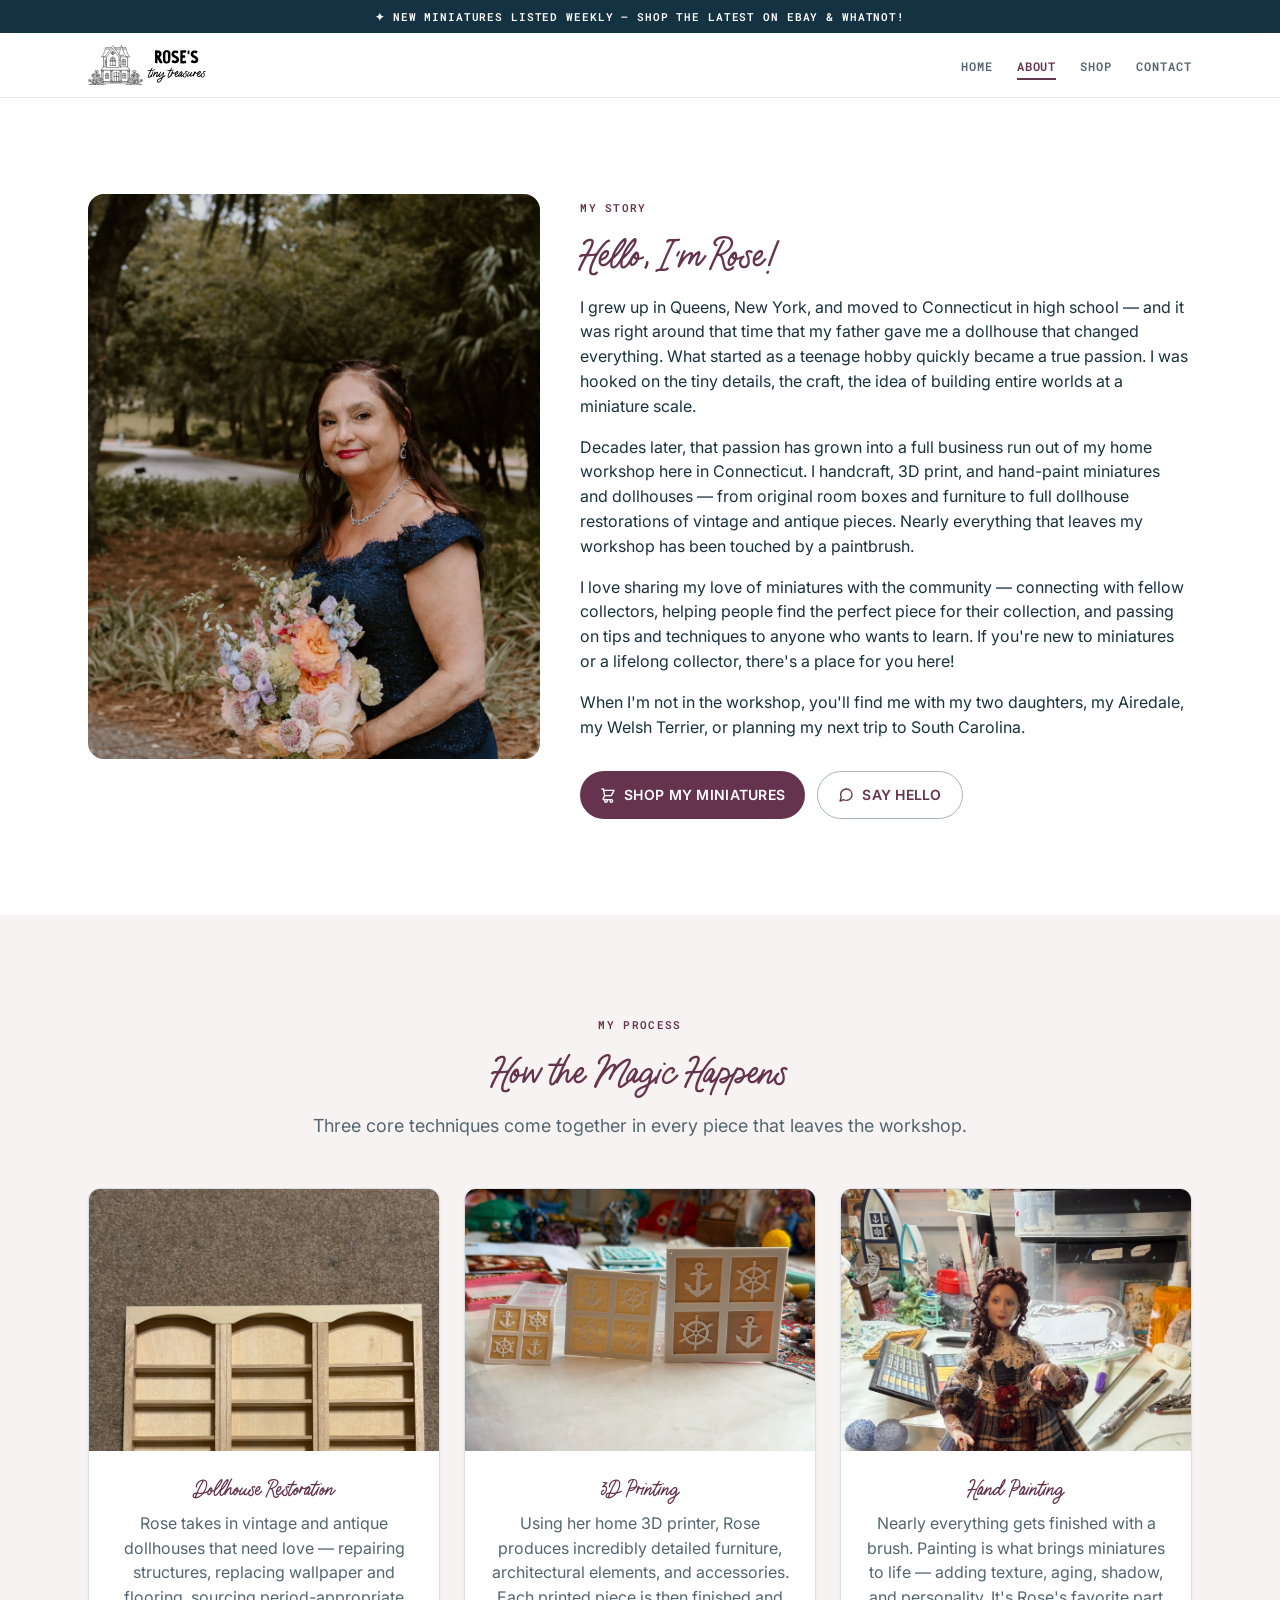
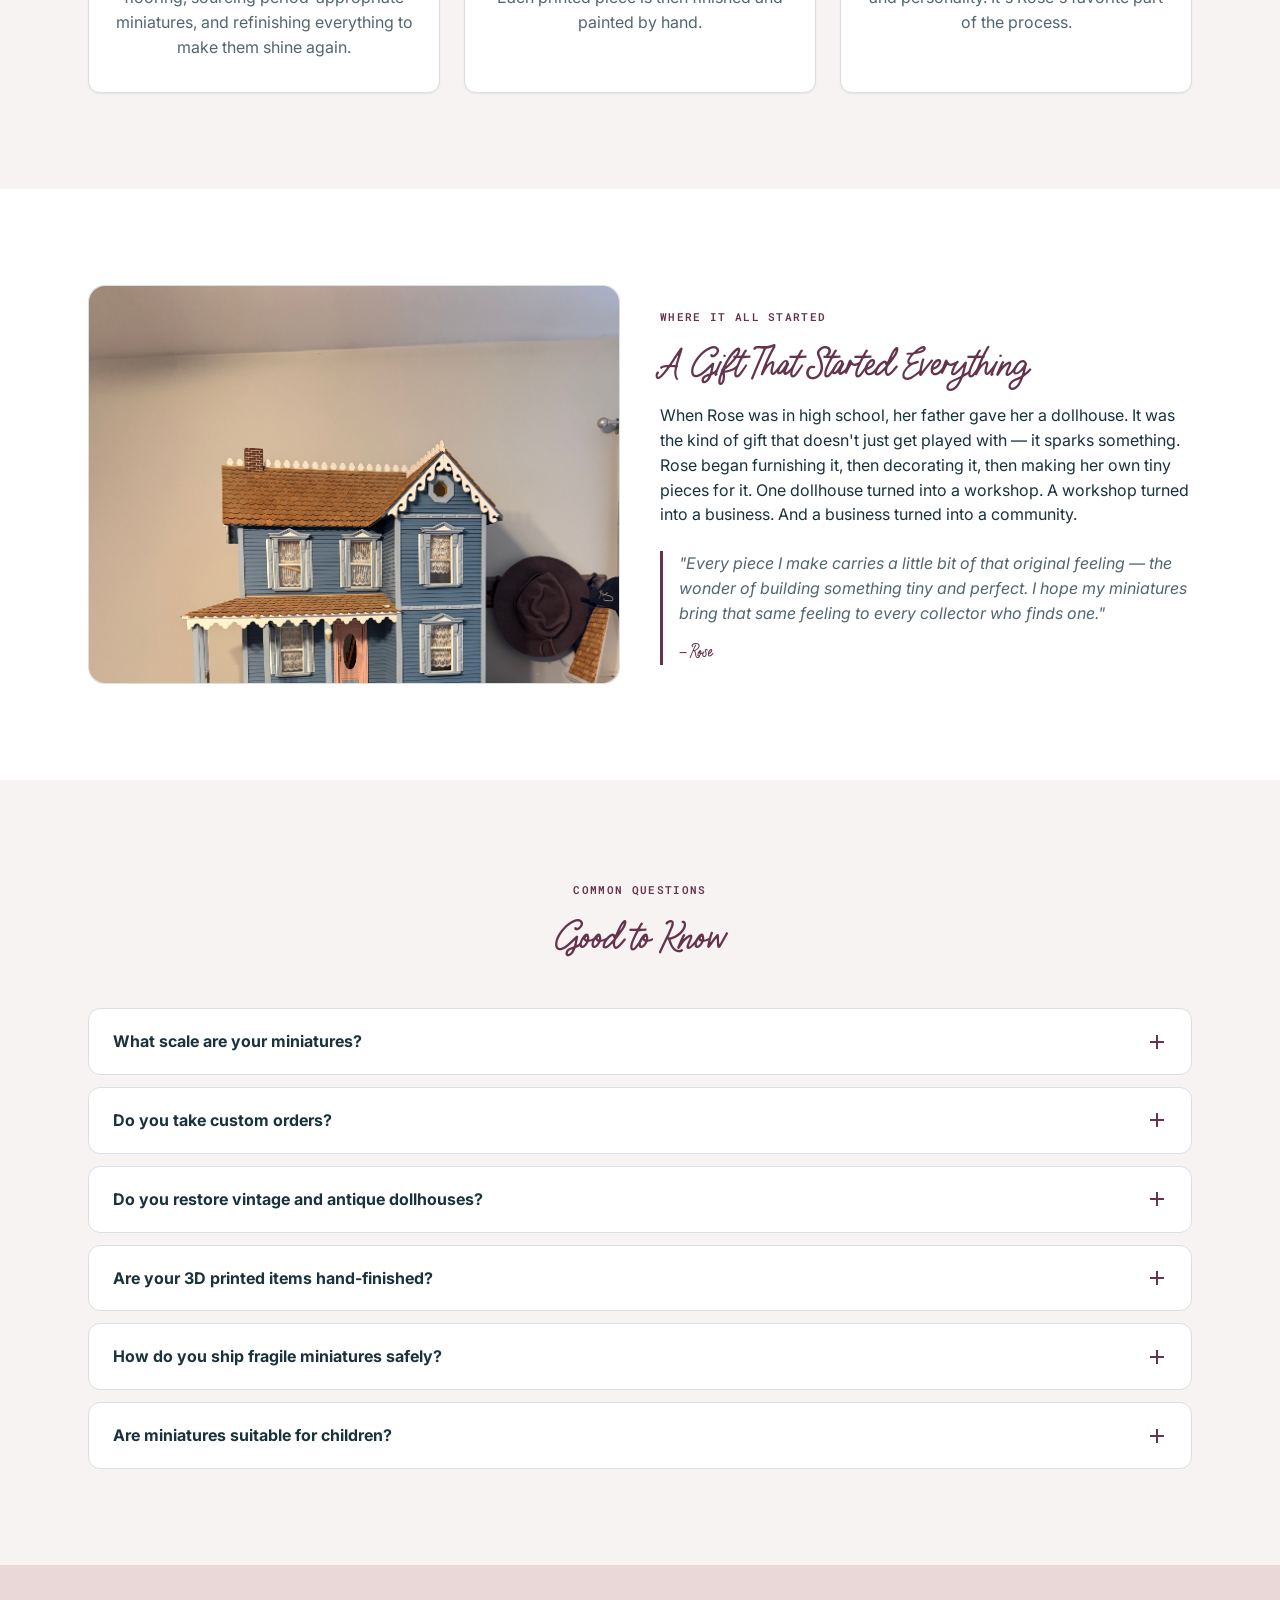
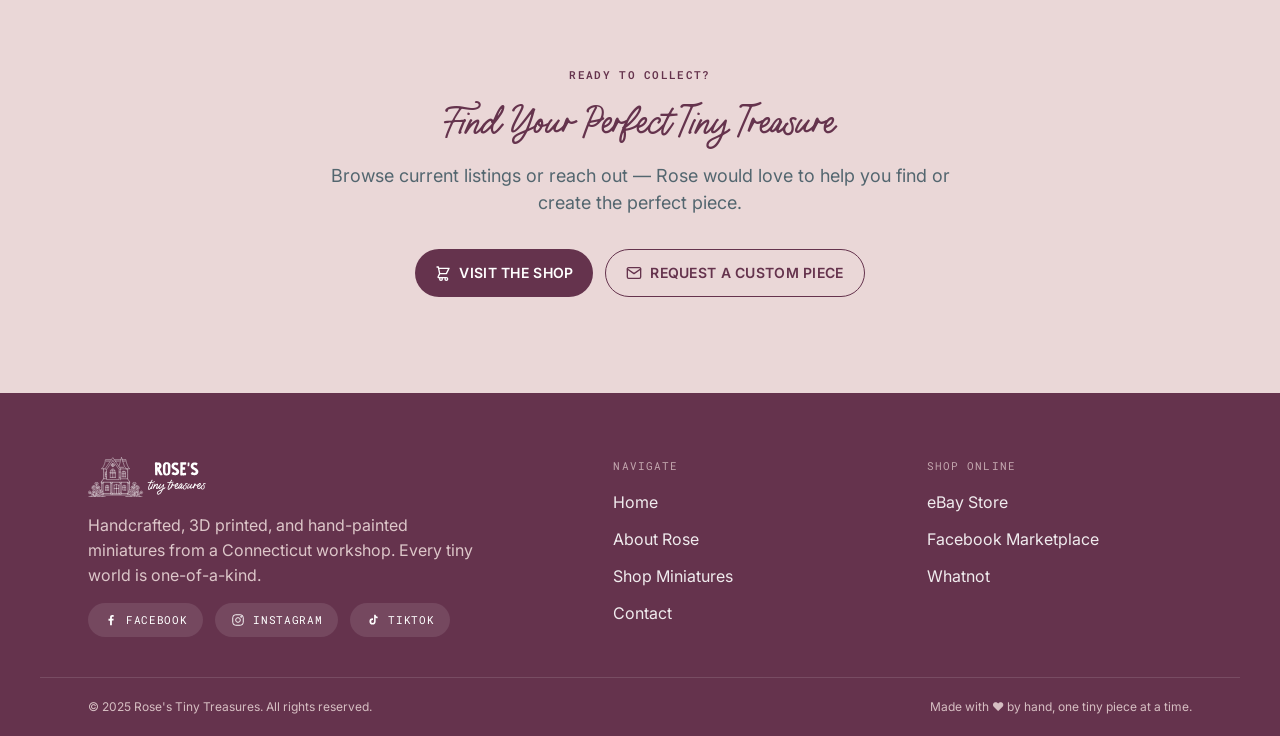
==== commit aadf37d6: "Remove page heroes, fix shop layout, rework contact page - Remove page-hero section from About and C" ====
--- a/pages/about.html
+++ b/pages/about.html
@@ -13,7 +13,7 @@
 <link href="https://fonts.googleapis.com/css2?family=Inter:wght@400;500;600;700&amp;family=Roboto+Mono:wght@500;600&amp;display=swap" rel="stylesheet" />
 
 <link rel="stylesheet" href="../css/fonts.css" />
-<link rel="stylesheet" href="../css/styles.css?v=2" />
+<link rel="stylesheet" href="../css/styles.css?v=9" />
 </head>
 <body>
 
@@ -56,14 +56,6 @@
 
 <main id="main">
 
-  <!-- ============ Page hero ============ -->
-  <section class="page-hero">
-    <div class="container">
-      <h1 class="section-title">About Rose</h1>
-      <p class="section-subtitle">From a Queens childhood to a Connecticut workshop — every tiny world has a story. Here's mine.</p>
-    </div>
-  </section>
-
   <!-- ============ My Story ============ -->
   <section class="section">
     <div class="container story__inner story">
@@ -74,7 +66,7 @@
         <p class="eyebrow">
           My Story
         </p>
-        <h2 class="section-title">Hello, I'm Rose!</h2>
+        <h1 class="section-title">Hello, I'm Rose!</h1>
         <p>I grew up in Queens, New York, and moved to Connecticut in high school — and it was right around that time that my father gave me a dollhouse that changed everything. What started as a teenage hobby quickly became a true passion. I was hooked on the tiny details, the craft, the idea of building entire worlds at a miniature scale.</p>
         <p>Decades later, that passion has grown into a full business run out of my home workshop here in Connecticut. I handcraft, 3D print, and hand-paint miniatures and dollhouses — from original room boxes and furniture to full dollhouse restorations of vintage and antique pieces. Nearly everything that leaves my workshop has been touched by a paintbrush.</p>
         <p>I love sharing my love of miniatures with the community — connecting with fellow collectors, helping people find the perfect piece for their collection, and passing on tips and techniques to anyone who wants to learn. If you're new to miniatures or a lifelong collector, there's a place for you here!</p>
@@ -258,6 +250,6 @@
   </div>
 </footer>
 
-<script src="../js/main.js?v=2"></script>
+<script src="../js/main.js?v=6"></script>
 </body>
 </html>
--- a/css/styles.css
+++ b/css/styles.css
@@ -498,15 +498,9 @@
   border-radius: var(--radius-lg);
   padding: var(--space-6);
 }
-@media (min-width: 900px) {
-  .shop-sidebar { position: sticky; top: var(--space-6); }
-}
 .shop-sidebar--standalone {
   max-width: 480px;
   margin-inline: auto;
-}
-@media (min-width: 900px) {
-  .shop-sidebar--standalone { position: static; }
 }
 .shop-sidebar__title {
   font-family: var(--font-heading);
@@ -519,8 +513,8 @@
 .shop-sidebar__item {
   display: flex;
   flex-direction: column;
-  align-items: center;
-  text-align: center;
+  align-items: flex-start;
+  text-align: left;
   gap: var(--space-2);
   border-bottom: 1px solid var(--color-divider);
   padding-block: var(--space-6);
@@ -562,6 +556,8 @@
 
 .card__media {
   aspect-ratio: 4 / 3;
+  min-height: 0;
+  overflow: hidden;
   background: var(--color-surface-alt);
   display: flex;
   align-items: center;
@@ -601,6 +597,9 @@
   flex-direction: column;
   height: 100%;
 }
+.card--product[hidden] {
+  display: none;
+}
 .card--product .card__body {
   display: flex;
   flex-direction: column;
@@ -756,15 +755,6 @@
   text-align: center;
 }
 .contact-strip a.button { margin-top: var(--space-6); }
-
-/* ---------- 15. Page hero (interior pages) ---------- */
-.page-hero {
-  padding-block: var(--space-16);
-  background: var(--color-surface-alt);
-  text-align: center;
-}
-.page-hero .section-title { font-size: var(--display-md); }
-.page-hero .section-subtitle { max-width: var(--container-sm); margin-inline: auto; }
 
 /* ---------- 16. Story (About: portrait + bio) ---------- */
 .story__inner {
@@ -966,22 +956,26 @@
 }
 .contact-list__text { color: var(--color-text-secondary); }
 
-.message-card {
+.contact-list__text a { color: var(--color-secondary); text-decoration: underline; }
+
+.contact-methods {
+  display: flex;
+  flex-direction: column;
+  gap: var(--space-4);
+  margin-top: var(--space-8);
+}
+.contact-method-card {
   background: var(--color-surface);
   border: 1px solid var(--color-border);
   border-radius: var(--radius-lg);
-  padding: var(--space-8);
-  box-shadow: var(--shadow-sm);
-}
-.message-card__title { margin-bottom: var(--space-2); }
-.message-card__subtitle { color: var(--color-text-secondary); margin-bottom: var(--space-8); }
-
-.contact-list--divided {
-  margin-top: var(--space-10);
-  border-top: 1px solid var(--color-divider);
-  padding-top: var(--space-8);
-}
-.contact-list__text a { color: var(--color-secondary); text-decoration: underline; }
+  padding: var(--space-6);
+  display: flex;
+  flex-direction: column;
+  align-items: flex-start;
+  text-align: left;
+  gap: var(--space-2);
+}
+.contact-method-card a { color: var(--color-secondary); text-decoration: underline; }
 
 .social-row { display: flex; flex-wrap: wrap; gap: var(--space-3); margin-top: var(--space-4); }
 .social-link--light { background: var(--color-surface-alt); color: var(--color-text-primary); }
@@ -1052,7 +1046,10 @@
 
 /* ---------- 23. Work gallery ---------- */
 .gallery {
+  display: flex;
   overflow: hidden;
+  width: 100vw;
+  margin-inline: calc(50% - 50vw);
   -webkit-mask-image: linear-gradient(to right, transparent, black 24px, black calc(100% - 24px), transparent);
   mask-image: linear-gradient(to right, transparent, black 24px, black calc(100% - 24px), transparent);
 }
@@ -1090,3 +1087,191 @@
 }
 .gallery__item:hover img { transform: scale(1.05); }
 .gallery__cta { text-align: center; margin-top: var(--space-10); }
+
+/* ---------- 24. Shop filters ---------- */
+.filter-bar {
+  display: flex;
+  flex-wrap: wrap;
+  align-items: center;
+  gap: var(--space-3);
+  margin-bottom: var(--space-8);
+}
+.filter-dropdown {
+  position: relative;
+}
+.filter-btn {
+  display: inline-flex;
+  align-items: center;
+  gap: var(--space-2);
+  min-height: 44px;
+  padding: var(--space-2) var(--space-4);
+  white-space: nowrap;
+  font-family: var(--font-meta);
+  font-size: var(--text-sm);
+  font-weight: 600;
+  color: var(--color-text-primary);
+  background: var(--color-surface);
+  border: 1px solid var(--color-border);
+  border-radius: var(--radius-full);
+  transition: border-color 150ms ease, background-color 150ms ease;
+}
+.filter-btn:hover { border-color: var(--color-border-strong); }
+.filter-btn.has-active {
+  border-color: var(--color-secondary);
+  color: var(--color-secondary);
+  background: var(--color-surface-brand);
+}
+.filter-btn__chevron { width: 14px; height: 14px; flex-shrink: 0; }
+.filter-bar__clear {
+  font-family: var(--font-meta);
+  font-size: var(--text-sm);
+  font-weight: 600;
+  color: var(--color-secondary);
+  text-decoration: underline;
+  white-space: nowrap;
+}
+
+.filter-popover {
+  position: fixed;
+  z-index: 200;
+  min-width: 220px;
+  display: flex;
+  flex-direction: column;
+  padding: var(--space-2);
+  background: var(--color-surface);
+  border: 1px solid var(--color-border);
+  border-radius: var(--radius-md);
+  box-shadow: var(--shadow-lg);
+}
+.filter-popover[hidden] { display: none; }
+.filter-option {
+  padding: var(--space-2) var(--space-3);
+  text-align: left;
+  font-family: var(--font-body);
+  font-size: var(--text-sm);
+  color: var(--color-text-primary);
+  border-radius: var(--radius-sm);
+}
+.filter-option:hover { background: var(--color-surface-alt); }
+.filter-option.is-active {
+  color: var(--color-secondary);
+  font-weight: 600;
+  background: var(--color-surface-brand);
+}
+.filter-popover--price {
+  padding: var(--space-4);
+  gap: var(--space-3);
+}
+.filter-popover__apply { align-self: flex-end; }
+
+.filter-field__label {
+  font-family: var(--font-meta);
+  font-size: var(--text-xs);
+  font-weight: 600;
+  letter-spacing: 0.06em;
+  text-transform: uppercase;
+  color: var(--color-text-muted);
+}
+.filter-field__range {
+  display: flex;
+  align-items: center;
+  gap: var(--space-2);
+  color: var(--color-text-muted);
+}
+.filter-field__input {
+  min-height: 40px;
+  padding: var(--space-2) var(--space-3);
+  font-family: var(--font-body);
+  font-size: var(--text-sm);
+  color: var(--color-text-primary);
+  background: var(--color-surface);
+  border: 1px solid var(--color-border);
+  border-radius: var(--radius-sm);
+}
+.filter-field__input:focus {
+  outline: none;
+  border-color: var(--color-primary);
+  box-shadow: 0 0 0 3px rgba(21, 50, 67, 0.14);
+}
+.filter-field__range .filter-field__input { width: 84px; }
+
+.filter-empty {
+  grid-column: 1 / -1;
+  padding: var(--space-10) var(--space-6);
+  text-align: center;
+  color: var(--color-text-secondary);
+}
+
+.filter-modal {
+  width: min(480px, calc(100vw - var(--space-8)));
+  padding: 0;
+  border: none;
+  border-radius: var(--radius-lg);
+  box-shadow: var(--shadow-xl);
+}
+.filter-modal::backdrop {
+  background: rgba(25, 50, 60, 0.5);
+}
+.filter-modal__form {
+  display: flex;
+  flex-direction: column;
+  gap: var(--space-6);
+  padding: var(--space-6);
+}
+.filter-modal__head {
+  display: flex;
+  align-items: center;
+  justify-content: space-between;
+}
+.filter-modal__title {
+  font-family: var(--font-heading);
+  font-weight: 400;
+  font-size: var(--heading-sm);
+  color: var(--color-text-primary);
+}
+.filter-modal__close {
+  width: 36px;
+  height: 36px;
+  display: flex;
+  align-items: center;
+  justify-content: center;
+  border-radius: var(--radius-full);
+  color: var(--color-text-secondary);
+}
+.filter-modal__close:hover { background: var(--color-surface-alt); }
+.filter-modal__close svg { width: 18px; height: 18px; }
+.filter-modal__field {
+  display: flex;
+  flex-direction: column;
+  gap: var(--space-2);
+}
+.filter-modal__field .filter-field__input { width: 100%; }
+.filter-modal__chips {
+  display: flex;
+  flex-wrap: wrap;
+  gap: var(--space-2);
+}
+.filter-chip {
+  padding: var(--space-2) var(--space-4);
+  border: 1px solid var(--color-border);
+  border-radius: var(--radius-full);
+  font-family: var(--font-meta);
+  font-size: var(--text-xs);
+  font-weight: 600;
+  letter-spacing: 0.04em;
+  text-transform: uppercase;
+  color: var(--color-text-secondary);
+  background: var(--color-surface);
+}
+.filter-chip:hover { border-color: var(--color-border-strong); }
+.filter-chip.is-active {
+  background: var(--color-secondary);
+  border-color: var(--color-secondary);
+  color: var(--color-on-secondary);
+}
+.filter-modal__actions {
+  display: flex;
+  align-items: center;
+  justify-content: space-between;
+  gap: var(--space-4);
+}
